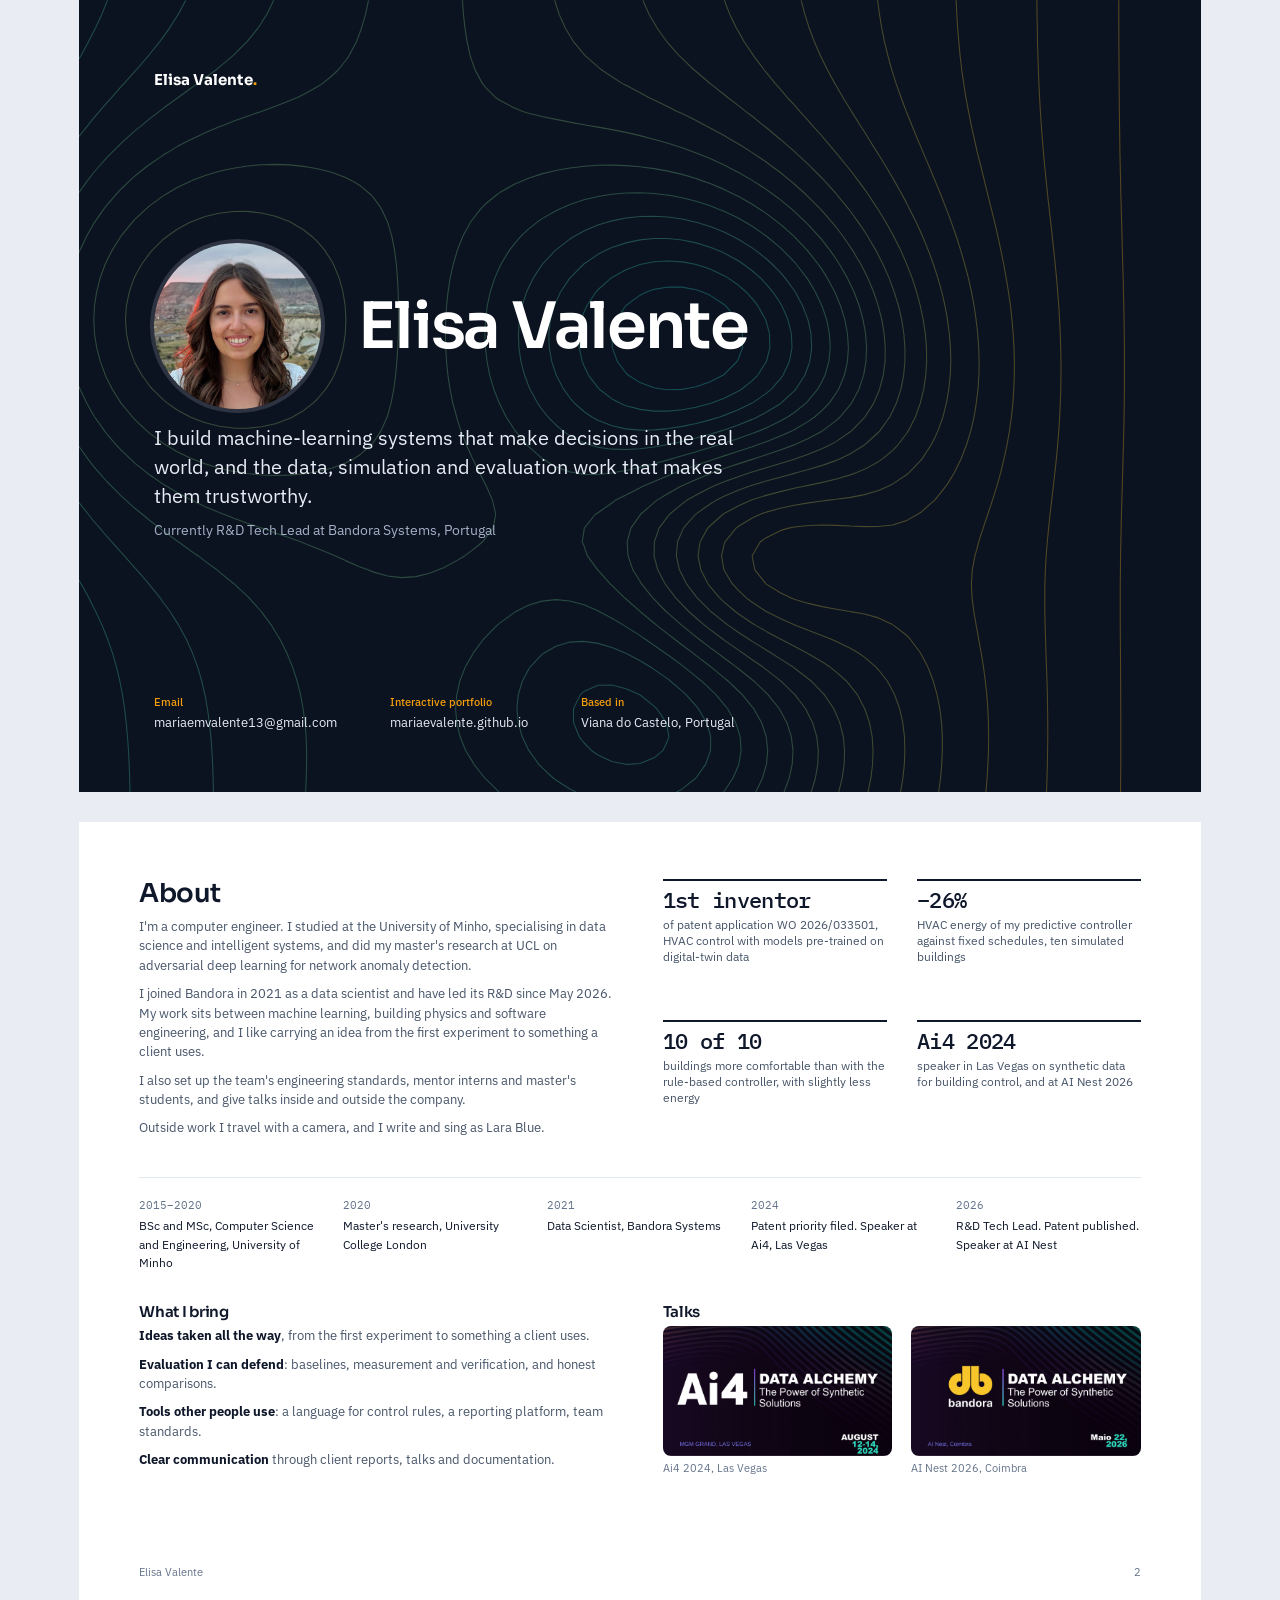
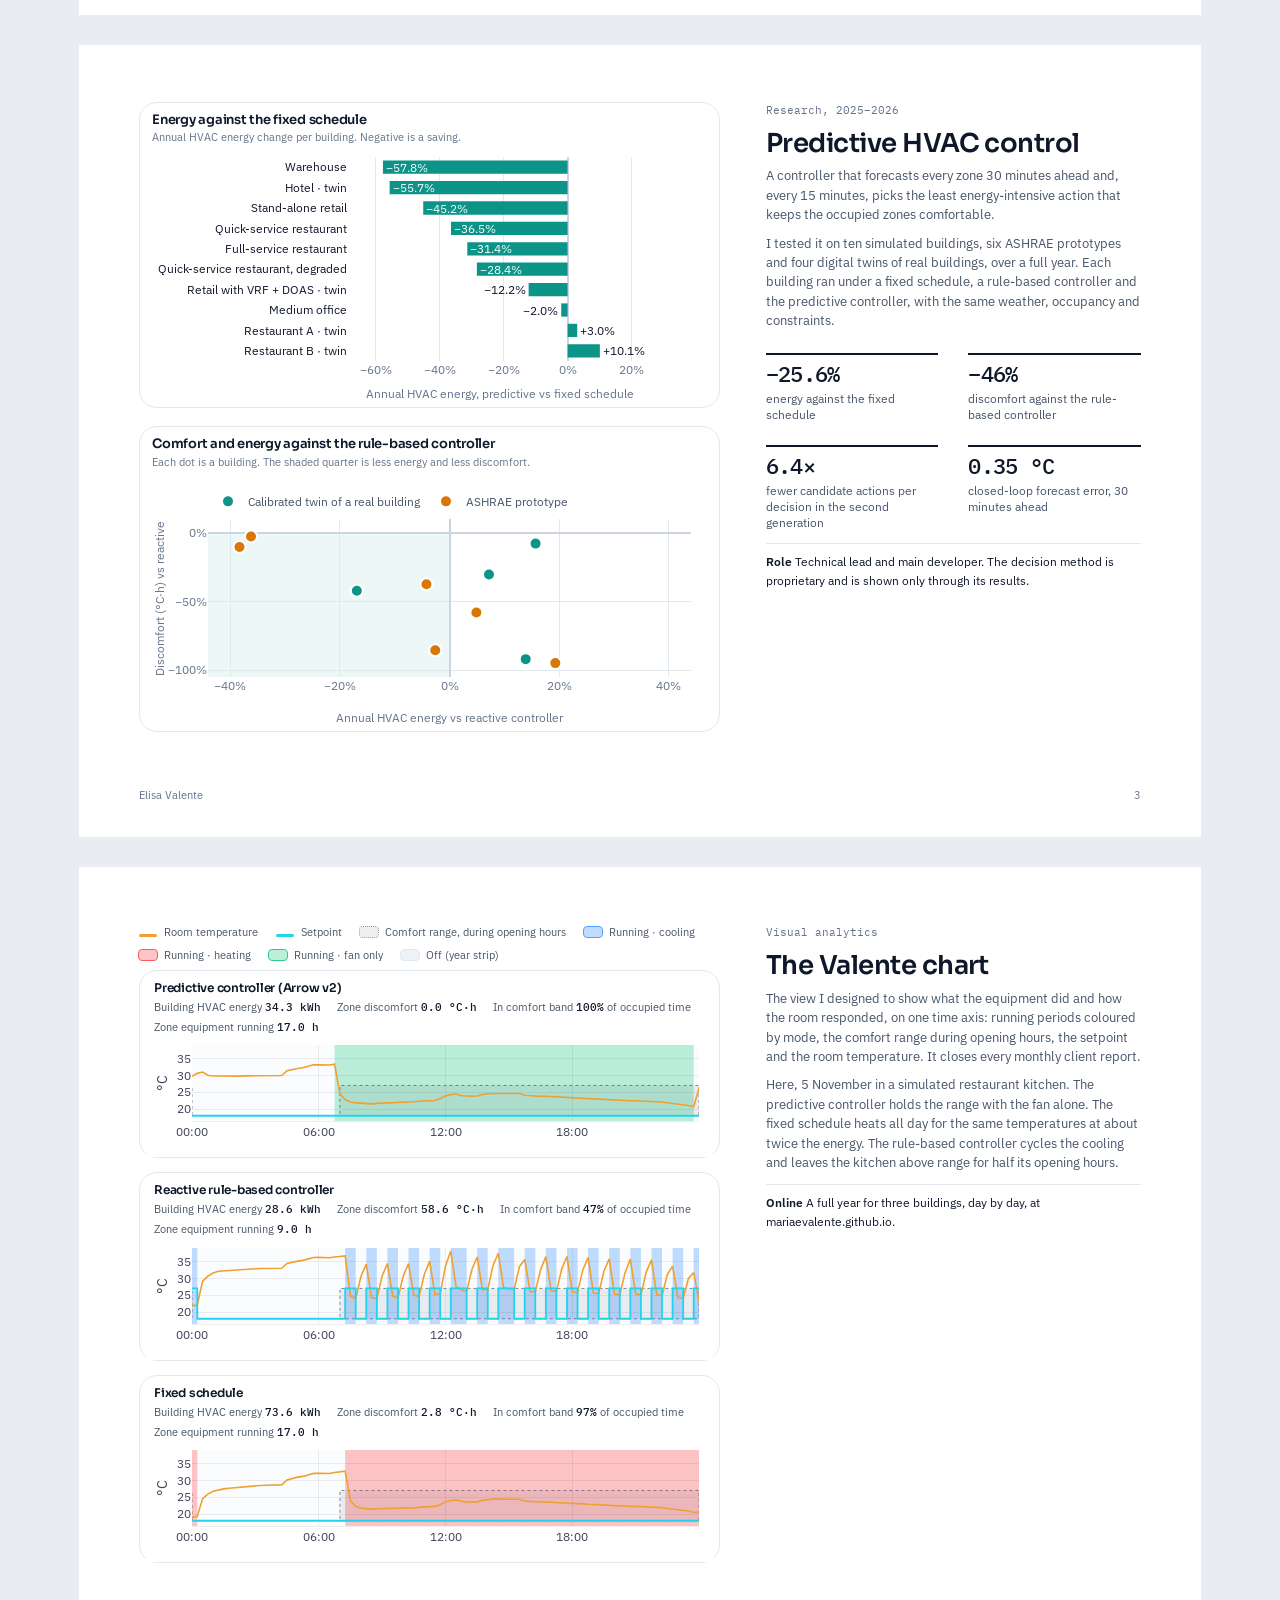
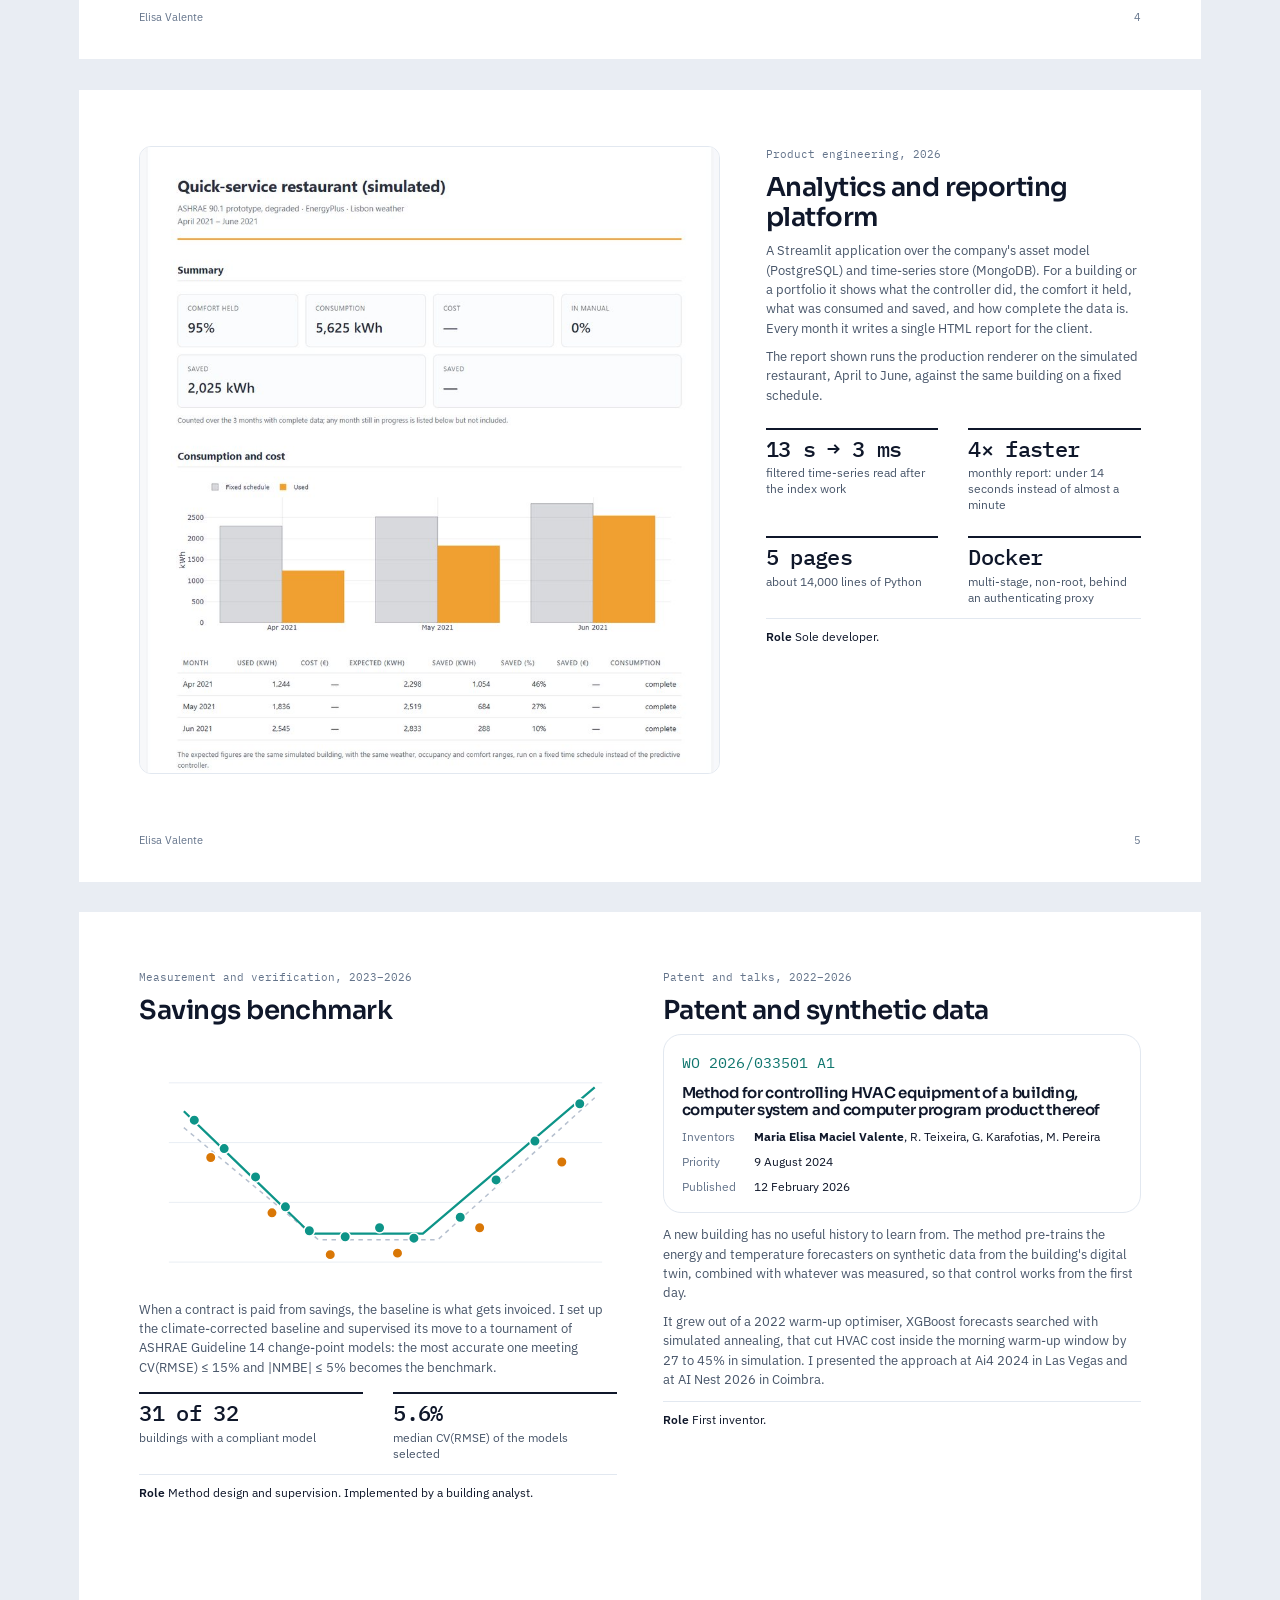
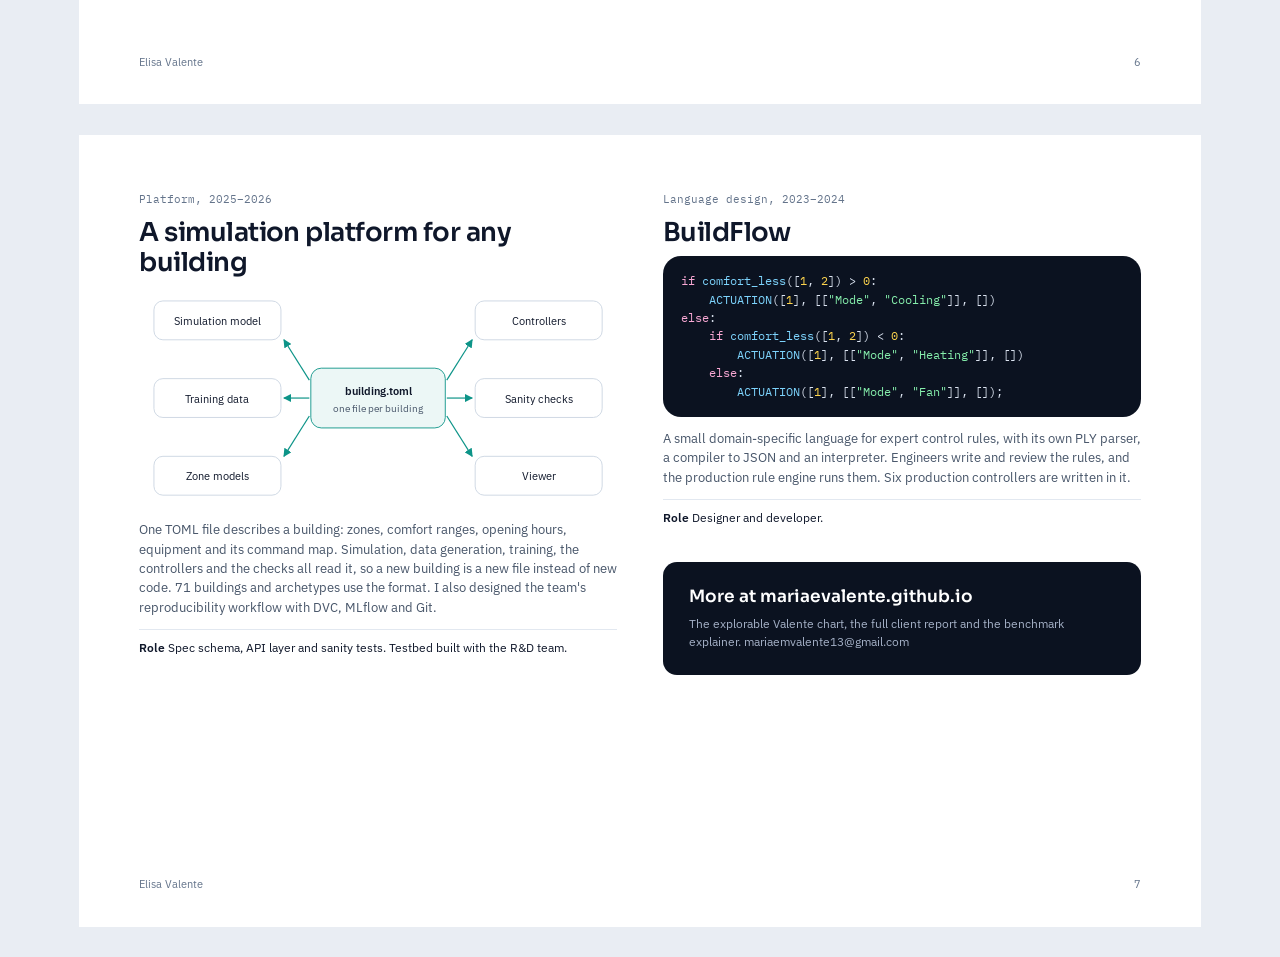
==== print.html @ 37988c49 "First version of the portfolio" ====
<!doctype html>
<html lang="en">
<head>
  <meta charset="utf-8">
  <meta name="viewport" content="width=device-width, initial-scale=1">
  <title>Elisa Valente Portfolio PDF</title>
  <meta name="description" content="Source of the seven-page landscape PDF of Elisa Valente's portfolio.">
  <link rel="preconnect" href="https://fonts.googleapis.com">
  <link rel="preconnect" href="https://fonts.gstatic.com" crossorigin>
  <link rel="stylesheet" href="https://fonts.googleapis.com/css2?family=IBM+Plex+Mono:wght@400;500&family=IBM+Plex+Sans:wght@400;500;600&family=Sora:wght@500;600;700&display=swap">
  <link rel="stylesheet" href="assets/css/site.css?v=2026100604">
  <script src="assets/vendor/plotly.min.js" defer></script>
  <script type="module" src="assets/js/isotherms.js?v=2026100604"></script>
  <script type="module" src="assets/js/explorer.js?v=2026100604"></script>
  <script type="module" src="assets/js/results.js?v=2026100604"></script>
  <style>
    @page { size: 297mm 210mm; margin: 0; }
    * { -webkit-print-color-adjust: exact; print-color-adjust: exact; }
    html, body { background: #e9edf3; }
    body { font-size: 12.5px; line-height: 1.55; }
    .page {
      width: 297mm; height: 209.6mm; position: relative; overflow: hidden; background: #fff;
      margin: 0 auto 8mm; break-after: page; padding: 15mm 16mm 0;
    }
    section.page:last-of-type { break-after: auto; }
    @media print { html, body { background: #fff; } .page { margin: 0; } }
    .page.night { padding: 0; background: var(--night); }
    .grid { display: grid; grid-template-columns: 1.55fr 1fr; gap: 12mm; height: 166mm; }
    .grid.even { grid-template-columns: 1fr 1fr; }
    .text h2 { font-size: 26px; margin-bottom: 8px; }
    .text .kind { font-family: var(--mono); font-size: 11px; color: var(--muted); margin-bottom: 10px; }
    .text p { color: var(--ink-2); margin-bottom: 9px; }
    .text .role { font-size: 12px; color: var(--ink); border-top: 1px solid var(--line); padding-top: 9px; margin-top: 12px; }
    .text .role b { font-weight: 600; }
    .figs { display: grid; gap: 5mm; align-content: start; }
    .panel { box-shadow: none; padding: 10px 12px 6px; }
    .panel h3 { font-size: 13px; margin-bottom: 2px; }
    .panel .sub { font-size: 11px; margin-bottom: 4px; }
    .chart { min-height: 0; }
    .nums { display: grid; grid-template-columns: 1fr 1fr; gap: 6mm 8mm; margin: 6mm 0 2mm; }
    .nums div { border-top: 2px solid var(--ink); padding-top: 6px; }
    .nums .num { font-family: var(--mono); font-size: 22px; font-weight: 500; letter-spacing: -0.03em; display: block; line-height: 1.2; }
    .nums .what { color: var(--ink-2); font-size: 11.5px; display: block; margin-top: 3px; line-height: 1.4; }
    .foot { position: absolute; left: 16mm; right: 16mm; bottom: 9mm; display: flex; justify-content: space-between; font-size: 10.5px; color: var(--muted); }
    .night .foot { color: var(--on-night-2); }

    .cover { height: 210mm; display: flex; flex-direction: column; justify-content: space-between; padding: 18mm 20mm 16mm; position: relative; }
    .cover h1 { font-size: 64px; color: #fff; letter-spacing: -0.035em; margin: 0 0 14px; }
    .cover .pitch { font-size: 20px; color: var(--on-night); max-width: 160mm; line-height: 1.45; margin: 0 0 10px; }
    .cover .where { color: var(--on-night-2); font-size: 14px; margin: 0; }
    .cover .contact { display: flex; gap: 14mm; font-size: 13px; color: var(--on-night); }
    .cover .contact b { color: var(--amber); font-weight: 500; display: block; font-size: 11px; margin-bottom: 2px; }
    .cover .top { font-family: var(--display); font-weight: 700; font-size: 15px; color: #fff; }
    .cover .top span { color: var(--amber); }

    .timeline-h { display: grid; grid-template-columns: repeat(5, 1fr); gap: 5mm; margin-top: 8mm; border-top: 1px solid var(--line); padding-top: 5mm; }
    .timeline-h dt { font-family: var(--mono); font-size: 11px; color: var(--muted); }
    .timeline-h dd { margin: 3px 0 0; font-size: 12px; }

    .explorer { gap: 6px; }
    .explorer .controls, .explorer details, .explorer .note { display: none !important; }
    .vc-panel { padding: 6px 6px 0; }
    .vc-head h4 { font-size: 12px; }
    .vc-kpis { font-size: 10.5px; }
    .vc-chart.compact { height: 122px; }
    .legend-modes { font-size: 11px; }
    .shot { border: 1px solid var(--line); border-radius: 12px; width: 100%; height: 100%; object-fit: cover; object-position: top; }
    pre.code { font-size: 11.5px; padding: 16px 18px; }
    .patent { box-shadow: none; padding: 16px 18px; }
    .patent h3 { font-size: 15px; margin-bottom: 10px; }
    .patent dl { font-size: 12px; margin-bottom: 0; }
  </style>
</head>
<body>

  <!-- 1 · Cover -->
  <section class="page night">
    <svg class="isotherms" aria-hidden="true" data-seed="11" data-static></svg>
    <div class="cover">
      <div class="top">Elisa Valente<span>.</span></div>
      <div>
        <div style="display:flex;align-items:center;gap:10mm;margin-bottom:14px">
          <img src="img/elisa-portrait.jpg" alt="Portrait of Elisa Valente" style="width:44mm;height:44mm;border-radius:50%;box-shadow:0 0 0 4px rgba(255,255,255,.14)">
          <h1 style="margin:0">Elisa Valente</h1>
        </div>
        <p class="pitch">I build machine-learning systems that make decisions in the real world, and the data, simulation and evaluation work that makes them trustworthy.</p>
        <p class="where">Currently R&amp;D Tech Lead at Bandora Systems, Portugal</p>
      </div>
      <div class="contact">
        <div><b>Email</b>mariaemvalente13@gmail.com</div>
        <div><b>Interactive portfolio</b>mariaevalente.github.io</div>
        <div><b>Based in</b>Viana do Castelo, Portugal</div>
      </div>
    </div>
  </section>

  <!-- 2 · Profile -->
  <section class="page">
    <div class="grid even" style="height:auto">
      <div class="text">
        <h2>About</h2>
        <p>I'm a computer engineer. I studied at the University of Minho, specialising in data science and intelligent systems, and did my master's research at UCL on adversarial deep learning for network anomaly detection.</p>
        <p>I joined Bandora in 2021 as a data scientist and have led its R&amp;D since May 2026. My work sits between machine learning, building physics and software engineering, and I like carrying an idea from the first experiment to something a client uses.</p>
        <p>I also set up the team's engineering standards, mentor interns and master's students, and give talks inside and outside the company.</p>
        <p>Outside work I travel with a camera, and I write and sing as Lara Blue.</p>
      </div>
      <div class="nums" style="margin-top:0">
        <div><span class="num">1st inventor</span><span class="what">of patent application WO 2026/033501, HVAC control with models pre-trained on digital-twin data</span></div>
        <div><span class="num">−26%</span><span class="what">HVAC energy of my predictive controller against fixed schedules, ten simulated buildings</span></div>
        <div><span class="num">10 of 10</span><span class="what">buildings more comfortable than with the rule-based controller, with slightly less energy</span></div>
        <div><span class="num">Ai4 2024</span><span class="what">speaker in Las Vegas on synthetic data for building control, and at AI Nest 2026</span></div>
      </div>
    </div>
    <dl class="timeline-h">
      <div><dt>2015–2020</dt><dd>BSc and MSc, Computer Science and Engineering, University of Minho</dd></div>
      <div><dt>2020</dt><dd>Master's research, University College London</dd></div>
      <div><dt>2021</dt><dd>Data Scientist, Bandora Systems</dd></div>
      <div><dt>2024</dt><dd>Patent priority filed. Speaker at Ai4, Las Vegas</dd></div>
      <div><dt>2026</dt><dd>R&amp;D Tech Lead. Patent published. Speaker at AI Nest</dd></div>
    </dl>
    <div class="grid even" style="height:auto;margin-top:8mm">
      <div class="text">
        <h3 style="font-size:15px;margin-bottom:6px">What I bring</h3>
        <p><b style="color:var(--ink)">Ideas taken all the way</b>, from the first experiment to something a client uses.</p>
        <p><b style="color:var(--ink)">Evaluation I can defend</b>: baselines, measurement and verification, and honest comparisons.</p>
        <p><b style="color:var(--ink)">Tools other people use</b>: a language for control rules, a reporting platform, team standards.</p>
        <p><b style="color:var(--ink)">Clear communication</b> through client reports, talks and documentation.</p>
      </div>
      <div class="text">
        <h3 style="font-size:15px;margin-bottom:6px">Talks</h3>
        <div style="display:grid;grid-template-columns:1fr 1fr;gap:5mm">
          <figure style="margin:0"><img src="img/talk/ai4-title.jpg" alt="Ai4 2024 title slide" style="border-radius:8px;width:100%"><figcaption style="font-size:11px;color:var(--muted);margin-top:4px">Ai4 2024, Las Vegas</figcaption></figure>
          <figure style="margin:0"><img src="img/talk/ainest-title.jpg" alt="AI Nest 2026 title slide" style="border-radius:8px;width:100%"><figcaption style="font-size:11px;color:var(--muted);margin-top:4px">AI Nest 2026, Coimbra</figcaption></figure>
        </div>
      </div>
    </div>
    <div class="foot"><span>Elisa Valente</span><span>2</span></div>
  </section>

  <!-- 3 · Predictive control -->
  <section class="page">
    <div class="grid">
      <div class="figs" data-results="data/results/arrow_results.json" data-height="250">
        <div class="panel"><h3>Energy against the fixed schedule</h3><p class="sub">Annual HVAC energy change per building. Negative is a saving.</p><div class="chart" data-chart="energy"></div></div>
        <div class="panel"><h3>Comfort and energy against the rule-based controller</h3><p class="sub">Each dot is a building. The shaded quarter is less energy and less discomfort.</p><div class="chart" data-chart="comfort"></div></div>
      </div>
      <div class="text">
        <p class="kind">Research, 2025–2026</p>
        <h2>Predictive HVAC control</h2>
        <p>A controller that forecasts every zone 30 minutes ahead and, every 15 minutes, picks the least energy-intensive action that keeps the occupied zones comfortable.</p>
        <p>I tested it on ten simulated buildings, six ASHRAE prototypes and four digital twins of real buildings, over a full year. Each building ran under a fixed schedule, a rule-based controller and the predictive controller, with the same weather, occupancy and constraints.</p>
        <div class="nums">
          <div><span class="num">−25.6%</span><span class="what">energy against the fixed schedule</span></div>
          <div><span class="num">−46%</span><span class="what">discomfort against the rule-based controller</span></div>
          <div><span class="num">6.4×</span><span class="what">fewer candidate actions per decision in the second generation</span></div>
          <div><span class="num">0.35 °C</span><span class="what">closed-loop forecast error, 30 minutes ahead</span></div>
        </div>
        <p class="role"><b>Role</b> Technical lead and main developer. The decision method is proprietary and is shown only through its results.</p>
      </div>
    </div>
    <div class="foot"><span>Elisa Valente</span><span>3</span></div>
  </section>

  <!-- 4 · The Valente chart -->
  <section class="page">
    <div class="grid">
      <div class="explorer" data-explorer data-compact-height="122"
           data-building="quick_service_restaurant_modified" data-zone="2" data-date="2021-11-05" data-controller="compare" data-span="day"
           data-buildings='[{"id":"quick_service_restaurant_modified","label":"Quick-service restaurant"}]'>
        <div class="controls">
          <select data-building></select><select data-zone></select>
          <div class="seg" data-controller><button data-value="compare"></button></div>
          <div class="seg" data-span><button data-value="day"></button></div>
          <button data-prev></button><input type="date" data-date><button data-next></button>
        </div>
        <div class="vc-year" data-year style="display:none"></div>
        <div class="legend-modes" data-legend></div>
        <div data-panels></div>
      </div>
      <div class="text">
        <p class="kind">Visual analytics</p>
        <h2>The Valente chart</h2>
        <p>The view I designed to show what the equipment did and how the room responded, on one time axis: running periods coloured by mode, the comfort range during opening hours, the setpoint and the room temperature. It closes every monthly client report.</p>
        <p>Here, 5 November in a simulated restaurant kitchen. The predictive controller holds the range with the fan alone. The fixed schedule heats all day for the same temperatures at about twice the energy. The rule-based controller cycles the cooling and leaves the kitchen above range for half its opening hours.</p>
        <p class="role"><b>Online</b> A full year for three buildings, day by day, at mariaevalente.github.io.</p>
      </div>
    </div>
    <div class="foot"><span>Elisa Valente</span><span>4</span></div>
  </section>

  <!-- 5 · Reporting platform -->
  <section class="page">
    <div class="grid">
      <img class="shot" src="img/report-preview.jpg" alt="First page of a client report" style="height:166mm">
      <div class="text">
        <p class="kind">Product engineering, 2026</p>
        <h2>Analytics and reporting platform</h2>
        <p>A Streamlit application over the company's asset model (PostgreSQL) and time-series store (MongoDB). For a building or a portfolio it shows what the controller did, the comfort it held, what was consumed and saved, and how complete the data is. Every month it writes a single HTML report for the client.</p>
        <p>The report shown runs the production renderer on the simulated restaurant, April to June, against the same building on a fixed schedule.</p>
        <div class="nums">
          <div><span class="num">13 s → 3 ms</span><span class="what">filtered time-series read after the index work</span></div>
          <div><span class="num">4× faster</span><span class="what">monthly report: under 14 seconds instead of almost a minute</span></div>
          <div><span class="num">5 pages</span><span class="what">about 14,000 lines of Python</span></div>
          <div><span class="num">Docker</span><span class="what">multi-stage, non-root, behind an authenticating proxy</span></div>
        </div>
        <p class="role"><b>Role</b> Sole developer.</p>
      </div>
    </div>
    <div class="foot"><span>Elisa Valente</span><span>5</span></div>
  </section>

  <!-- 6 · Benchmark and patent -->
  <section class="page">
    <div class="grid even">
      <div class="text">
        <p class="kind">Measurement and verification, 2023–2026</p>
        <h2>Savings benchmark</h2>
        <svg viewBox="0 0 640 330" style="width:100%;height:auto;margin:4px 0 10px" role="img" aria-label="Illustration of change-point baseline models fitted to monthly energy against outdoor temperature.">
          <g stroke="#e2e8f0" stroke-width="1"><line x1="40" y1="300" x2="620" y2="300"/><line x1="40" y1="220" x2="620" y2="220"/><line x1="40" y1="140" x2="620" y2="140"/><line x1="40" y1="60" x2="620" y2="60"/></g>
          <polyline points="60,120 240,270 400,270 610,80" fill="none" stroke="#b6c0cf" stroke-width="2" stroke-dasharray="6 6"/>
          <polyline points="60,98 230,262 380,262 610,66" fill="none" stroke="#0d9488" stroke-width="3"/>
          <g fill="#0d9488" stroke="#fff" stroke-width="2"><circle cx="74" cy="110" r="7"/><circle cx="114" cy="148" r="7"/><circle cx="156" cy="186" r="7"/><circle cx="196" cy="226" r="7"/><circle cx="228" cy="258" r="7"/><circle cx="276" cy="266" r="7"/><circle cx="322" cy="254" r="7"/><circle cx="368" cy="268" r="7"/><circle cx="430" cy="240" r="7"/><circle cx="478" cy="190" r="7"/><circle cx="530" cy="138" r="7"/><circle cx="590" cy="88" r="7"/></g>
          <g fill="#d97706" stroke="#fff" stroke-width="2"><circle cx="96" cy="160" r="7"/><circle cx="178" cy="234" r="7"/><circle cx="256" cy="290" r="7"/><circle cx="346" cy="288" r="7"/><circle cx="456" cy="254" r="7"/><circle cx="566" cy="166" r="7"/></g>
        </svg>
        <p>When a contract is paid from savings, the baseline is what gets invoiced. I set up the climate-corrected baseline and supervised its move to a tournament of ASHRAE Guideline 14 change-point models: the most accurate one meeting CV(RMSE) ≤ 15% and |NMBE| ≤ 5% becomes the benchmark.</p>
        <div class="nums" style="margin-top:4mm">
          <div><span class="num">31 of 32</span><span class="what">buildings with a compliant model</span></div>
          <div><span class="num">5.6%</span><span class="what">median CV(RMSE) of the models selected</span></div>
        </div>
        <p class="role"><b>Role</b> Method design and supervision. Implemented by a building analyst.</p>
      </div>
      <div class="text">
        <p class="kind">Patent and talks, 2022–2026</p>
        <h2>Patent and synthetic data</h2>
        <div class="patent" style="margin:4px 0 12px">
          <div class="no">WO 2026/033501 A1</div>
          <h3>Method for controlling HVAC equipment of a building, computer system and computer program product thereof</h3>
          <dl><dt>Inventors</dt><dd><strong>Maria Elisa Maciel Valente</strong>, R. Teixeira, G. Karafotias, M. Pereira</dd><dt>Priority</dt><dd>9 August 2024</dd><dt>Published</dt><dd>12 February 2026</dd></dl>
        </div>
        <p>A new building has no useful history to learn from. The method pre-trains the energy and temperature forecasters on synthetic data from the building's digital twin, combined with whatever was measured, so that control works from the first day.</p>
        <p>It grew out of a 2022 warm-up optimiser, XGBoost forecasts searched with simulated annealing, that cut HVAC cost inside the morning warm-up window by 27 to 45% in simulation. I presented the approach at Ai4 2024 in Las Vegas and at AI Nest 2026 in Coimbra.</p>
        <p class="role"><b>Role</b> First inventor.</p>
      </div>
    </div>
    <div class="foot"><span>Elisa Valente</span><span>6</span></div>
  </section>

  <!-- 7 · Simulation platform and BuildFlow -->
  <section class="page">
    <div class="grid even">
      <div class="text">
        <p class="kind">Platform, 2025–2026</p>
        <h2>A simulation platform for any building</h2>
        <svg class="diagram" viewBox="0 0 640 300" style="margin:4px 0 10px" role="img" aria-label="A building spec file at the centre, read by the simulation model, training data, zone models, controllers, sanity checks and the viewer.">
          <defs><marker id="ahp" viewBox="0 0 10 10" refX="9" refY="5" markerWidth="7" markerHeight="7" orient="auto"><path d="M0,0 L10,5 L0,10 z" fill="#0d9488"/></marker></defs>
          <g font-size="15">
            <rect class="box accent" x="230" y="110" width="180" height="80" rx="14"/><text x="320" y="146" text-anchor="middle" font-weight="600">building.toml</text><text x="320" y="168" text-anchor="middle" class="sub" font-size="13">one file per building</text>
            <rect class="box" x="20" y="20" width="170" height="52" rx="12"/><text x="105" y="52" text-anchor="middle">Simulation model</text>
            <rect class="box" x="20" y="124" width="170" height="52" rx="12"/><text x="105" y="156" text-anchor="middle">Training data</text>
            <rect class="box" x="20" y="228" width="170" height="52" rx="12"/><text x="105" y="260" text-anchor="middle">Zone models</text>
            <rect class="box" x="450" y="20" width="170" height="52" rx="12"/><text x="535" y="52" text-anchor="middle">Controllers</text>
            <rect class="box" x="450" y="124" width="170" height="52" rx="12"/><text x="535" y="156" text-anchor="middle">Sanity checks</text>
            <rect class="box" x="450" y="228" width="170" height="52" rx="12"/><text x="535" y="260" text-anchor="middle">Viewer</text>
            <g stroke="#0d9488" stroke-width="1.6" fill="none" marker-end="url(#ahp)"><path d="M228 126 L194 72"/><path d="M228 150 H194"/><path d="M228 174 L194 228"/><path d="M412 126 L446 72"/><path d="M412 150 H446"/><path d="M412 174 L446 228"/></g>
          </g>
        </svg>
        <p>One TOML file describes a building: zones, comfort ranges, opening hours, equipment and its command map. Simulation, data generation, training, the controllers and the checks all read it, so a new building is a new file instead of new code. 71 buildings and archetypes use the format. I also designed the team's reproducibility workflow with DVC, MLflow and Git.</p>
        <p class="role"><b>Role</b> Spec schema, API layer and sanity tests. Testbed built with the R&amp;D team.</p>
      </div>
      <div class="text">
        <p class="kind">Language design, 2023–2024</p>
        <h2>BuildFlow</h2>
        <pre class="code" style="margin:4px 0 12px"><span class="tok-k">if</span> <span class="tok-f">comfort_less</span>([<span class="tok-n">1</span>, <span class="tok-n">2</span>]) &gt; <span class="tok-n">0</span>:
    <span class="tok-f">ACTUATION</span>([<span class="tok-n">1</span>], [[<span class="tok-s">"Mode"</span>, <span class="tok-s">"Cooling"</span>]], [])
<span class="tok-k">else</span>:
    <span class="tok-k">if</span> <span class="tok-f">comfort_less</span>([<span class="tok-n">1</span>, <span class="tok-n">2</span>]) &lt; <span class="tok-n">0</span>:
        <span class="tok-f">ACTUATION</span>([<span class="tok-n">1</span>], [[<span class="tok-s">"Mode"</span>, <span class="tok-s">"Heating"</span>]], [])
    <span class="tok-k">else</span>:
        <span class="tok-f">ACTUATION</span>([<span class="tok-n">1</span>], [[<span class="tok-s">"Mode"</span>, <span class="tok-s">"Fan"</span>]], []);</pre>
        <p>A small domain-specific language for expert control rules, with its own PLY parser, a compiler to JSON and an interpreter. Engineers write and review the rules, and the production rule engine runs them. Six production controllers are written in it.</p>
        <p class="role"><b>Role</b> Designer and developer.</p>
        <div style="margin-top:9mm;padding:6mm 7mm;background:var(--night);border-radius:14px;color:var(--on-night)">
          <div style="font-family:var(--display);font-weight:600;font-size:17px;color:#fff;margin-bottom:4px">More at mariaevalente.github.io</div>
          <div style="font-size:12px;color:var(--on-night-2)">The explorable Valente chart, the full client report and the benchmark explainer. mariaemvalente13@gmail.com</div>
        </div>
      </div>
    </div>
    <div class="foot"><span>Elisa Valente</span><span>7</span></div>
  </section>
</body>
</html>
---- assets/css/site.css ----
/* Elisa Valente — portfolio */

:root {
  --night: #0b1220;
  --night-2: #121b2e;
  --night-line: rgba(255, 255, 255, 0.10);
  --on-night: #e7ecf5;
  --on-night-2: #a4b0c6;

  --ink: #0f172a;
  --ink-2: #475569;
  --muted: #64748b;
  --paper: #ffffff;
  --mist: #f4f6fa;
  --line: #e2e8f0;
  --line-strong: #cbd5e1;

  --teal: #0d9488;
  --teal-ink: #0f766e;
  --amber: #f59e0b;
  --amber-ink: #b45309;

  --surface: #ffffff;
  --accent-wash: rgba(13, 148, 136, 0.08);
  --series-1: #0d9488;
  --series-2: #d97706;
  --series-3: #6366f1;
  --series-muted: #b6c0cf;

  --vc-paper: #ffffff;
  --vc-plot: #fbfcfd;
  --vc-grid: rgba(15, 23, 42, 0.07);
  --vc-ink: #3c4257;
  --vc-comfort-fill: rgba(60, 66, 87, 0.09);
  --vc-comfort-line: rgba(60, 66, 87, 0.60);
  --vc-temp: #f0a030;
  --vc-setpoint: #22d3ee;
  --vc-off: #eef1f5;

  --display: "Sora", "Segoe UI", sans-serif;
  --font: "IBM Plex Sans", "Segoe UI", sans-serif;
  --mono: "IBM Plex Mono", ui-monospace, Consolas, monospace;
  --radius: 18px;
  --radius-sm: 10px;
  --shadow: 0 1px 2px rgba(15, 23, 42, 0.05), 0 12px 32px -12px rgba(15, 23, 42, 0.18);
  --shadow-lg: 0 30px 60px -20px rgba(2, 6, 23, 0.45);
  --wide: 1160px;
  --text: 720px;
}

* { box-sizing: border-box; }
html { scroll-behavior: smooth; scroll-padding-top: 24px; }
@media (prefers-reduced-motion: reduce) { html { scroll-behavior: auto; } }
body {
  margin: 0; background: var(--paper); color: var(--ink);
  font: 17px/1.65 var(--font); -webkit-font-smoothing: antialiased; overflow-x: hidden;
}
img { max-width: 100%; height: auto; display: block; }
a { color: var(--teal-ink); text-decoration-thickness: 1px; text-underline-offset: 3px; }
a:hover { color: var(--teal); }
h1, h2, h3, h4 { font-family: var(--display); font-weight: 600; line-height: 1.15; letter-spacing: -0.02em; margin: 0 0 0.5em; }
p { margin: 0 0 1em; }
code, pre { font-family: var(--mono); font-variant-ligatures: none; font-feature-settings: "liga" 0, "calt" 0; }
:focus-visible { outline: 2px solid var(--amber); outline-offset: 3px; border-radius: 4px; }

.wrap { width: 100%; max-width: var(--wide); margin: 0 auto; padding: 0 16px; }
.narrow { max-width: var(--text); }
@media (min-width: 760px) { .wrap { padding: 0 40px; } }

/* ── Dark bands: header, hero, footer ───────────────────────────────── */
.night { background: var(--night); color: var(--on-night); position: relative; overflow: hidden; }
.night a { color: var(--on-night); }
.night a:hover { color: #fff; }
.isotherms { position: absolute; inset: 0; width: 100%; height: 100%; pointer-events: none; }

.site-header { position: relative; z-index: 2; }
.site-header .wrap { display: flex; align-items: center; gap: 24px; height: 76px; }
.mark { font-family: var(--display); font-weight: 700; font-size: 18px; letter-spacing: -0.01em; text-decoration: none; white-space: nowrap; }
.mark span { color: var(--amber); }
.menu { display: flex; gap: 28px; margin-left: auto; font-size: 15px; }
.menu a { text-decoration: none; color: var(--on-night-2); }
.menu a:hover { color: #fff; }
@media (max-width: 640px) { .menu { gap: 18px; } .menu .opt { display: none; } }

.hero { padding: 56px 0 200px; position: relative; z-index: 1; }
.hero h1 { font-size: clamp(2.8rem, 7vw, 5.2rem); font-weight: 600; letter-spacing: -0.035em; margin-bottom: 20px; color: #fff; }
.hero-id { display: flex; align-items: center; gap: 28px; margin-bottom: 22px; }
.hero-id h1 { margin: 0; }
.portrait {
  width: clamp(112px, 14vw, 168px); height: auto; aspect-ratio: 1; border-radius: 50%; object-fit: cover; flex: none;
  box-shadow: 0 0 0 4px rgba(255, 255, 255, 0.14), 0 22px 44px -14px rgba(0, 0, 0, 0.65);
}
@media (max-width: 640px) { .hero-id { flex-direction: column; align-items: flex-start; gap: 18px; } }
.hero .pitch { font-size: clamp(1.15rem, 2.2vw, 1.45rem); line-height: 1.5; color: var(--on-night); max-width: 680px; margin-bottom: 8px; }
.hero .where { color: var(--on-night-2); font-size: 16px; margin-bottom: 32px; }
.creds { display: flex; flex-wrap: wrap; gap: 10px 28px; margin-top: 40px; color: var(--on-night-2); font-size: 14.5px; }
.creds b { color: #fff; font-weight: 500; }

.btn {
  display: inline-flex; align-items: center; gap: 10px; border-radius: 999px; padding: 13px 26px;
  font: 600 15px/1 var(--font); text-decoration: none; border: 1.5px solid transparent; cursor: pointer; white-space: nowrap;
}
.btn .arrow { transition: transform 0.15s ease; }
.btn:hover .arrow { transform: translateX(3px); }
.btn-amber { background: var(--amber); color: var(--night) !important; }
.btn-amber:hover { background: #fbbf24; }
.btn-ghost-light { border-color: rgba(255, 255, 255, 0.35); color: #fff !important; }
.btn-ghost-light:hover { border-color: #fff; }
.btn-teal { background: var(--teal-ink); color: #fff !important; }
.btn-teal:hover { background: var(--teal); }
.btn-ghost { border-color: var(--line-strong); color: var(--ink) !important; background: #fff; }
.btn-ghost:hover { border-color: var(--ink); }
.actions { display: flex; flex-wrap: wrap; gap: 12px; }

/* The live chart that overlaps the hero edge */
.showcase { position: relative; z-index: 2; margin-top: -150px; }
.window {
  background: #fff; border-radius: var(--radius); box-shadow: var(--shadow-lg);
  border: 1px solid rgba(15, 23, 42, 0.08); overflow: hidden;
}
.window-bar {
  display: flex; flex-wrap: wrap; align-items: baseline; gap: 6px 20px; padding: 16px 22px 0;
  font-size: 14px; color: var(--ink-2);
}
.window-bar strong { font-family: var(--display); font-weight: 600; color: var(--ink); font-size: 15px; }
[data-showcase-kpis] { display: inline-flex; flex-wrap: wrap; gap: 4px 18px; margin-left: auto; }
.window-bar .kpi { font-family: var(--mono); font-size: 13px; color: var(--ink-2); }
.window-bar .kpi b { color: var(--ink); font-weight: 500; }
.window-body { padding: 4px 10px 6px; }
.showcase-note { display: flex; flex-wrap: wrap; justify-content: space-between; gap: 8px 24px; margin-top: 16px; color: var(--muted); font-size: 14.5px; }

/* ── Sections ───────────────────────────────────────────────────────── */
section { padding: 96px 0; }
section.tight { padding: 64px 0; }
section.mist { background: var(--mist); }
.section-title { font-size: clamp(1.9rem, 3.6vw, 2.6rem); margin-bottom: 14px; }
.section-intro { color: var(--ink-2); font-size: 18px; max-width: var(--text); margin-bottom: 56px; }

/* Selected work: alternating rows */
.works { display: grid; gap: 96px; }
.work { display: grid; gap: 28px; align-items: center; }
@media (min-width: 900px) {
  .work { grid-template-columns: 1.15fr 1fr; gap: 64px; }
  .work:nth-child(even) .work-visual { order: 2; }
}
.work-visual {
  border-radius: var(--radius); overflow: hidden; background: var(--mist);
  box-shadow: var(--shadow); border: 1px solid var(--line); aspect-ratio: 16 / 10; position: relative;
}
.work-visual > * { width: 100%; height: 100%; }
.work-visual img { object-fit: cover; object-position: top; }
.work-visual.dark { background: var(--night); border-color: var(--night); }
.work-visual pre.code { overflow: hidden; font-size: clamp(11px, 1.15vw, 14px); padding: 24px 26px; background: transparent; border-radius: 0; }
.work-text h3 { font-size: clamp(1.5rem, 2.6vw, 2rem); margin-bottom: 6px; }
.years { font-family: var(--mono); font-size: 13px; color: var(--muted); margin-bottom: 16px; }
.work-text p { color: var(--ink-2); }
.metric { display: flex; align-items: baseline; gap: 14px; margin: 22px 0 24px; padding-top: 18px; border-top: 1px solid var(--line); }
.metric .num { font-family: var(--mono); font-size: 34px; font-weight: 500; letter-spacing: -0.03em; color: var(--ink); white-space: nowrap; }
.metric .what { color: var(--muted); font-size: 15px; line-height: 1.4; }
.more { font-weight: 600; text-decoration: none; display: inline-flex; gap: 8px; align-items: center; }
.more::after { content: "→"; transition: transform 0.15s ease; }
.more:hover::after { transform: translateX(3px); }

/* About */
.about { display: grid; gap: 48px; }
@media (min-width: 900px) { .about { grid-template-columns: 1.1fr 1fr; gap: 80px; } }
.about h3 { font-size: 1.15rem; margin-top: 32px; }
.about ul { list-style: none; padding: 0; margin: 0; display: grid; gap: 14px; }
.about li { padding-left: 22px; position: relative; color: var(--ink-2); }
.about li::before { content: ""; position: absolute; left: 0; top: 0.72em; width: 10px; height: 2px; background: var(--amber); }
.timeline { display: grid; gap: 0; margin: 0; align-content: start; align-self: start; }
.timeline div { display: grid; grid-template-columns: 92px 1fr; gap: 16px; padding: 12px 0; border-bottom: 1px solid var(--line); }
.timeline dt { font-family: var(--mono); font-size: 14px; color: var(--muted); }
.timeline dd { margin: 0; }
.about-side { align-self: start; }
.about-side h3 { margin-top: 40px; }
.toolkit div { grid-template-columns: 140px 1fr; }
.toolkit dt { font-family: var(--font); font-size: 14.5px; font-weight: 600; color: var(--ink); }

/* Footer / contact */
.site-footer { padding: 88px 0 48px; }
.site-footer h2 { font-size: clamp(2rem, 4.4vw, 3.2rem); color: #fff; margin-bottom: 18px; }
.site-footer p { color: var(--on-night-2); max-width: 640px; }
.site-footer .actions { margin: 28px 0 64px; }
.fine { font-size: 13.5px; color: var(--on-night-2); border-top: 1px solid var(--night-line); padding-top: 24px; display: flex; flex-wrap: wrap; justify-content: space-between; gap: 12px; }

/* ── Case pages ─────────────────────────────────────────────────────── */
.case-hero { padding: 40px 0 72px; position: relative; z-index: 1; }
.back { color: var(--on-night-2) !important; text-decoration: none; font-size: 15px; display: inline-flex; gap: 8px; margin-bottom: 36px; }
.back::before { content: "←"; }
.case-hero h1 { font-size: clamp(2.3rem, 5.2vw, 3.8rem); color: #fff; margin-bottom: 18px; }
.case-hero .summary { font-size: clamp(1.1rem, 2vw, 1.3rem); color: var(--on-night); max-width: 760px; line-height: 1.55; margin: 0; }
.meta { display: grid; grid-template-columns: repeat(auto-fit, minmax(170px, 1fr)); gap: 20px 32px; margin: 44px 0 0; padding-top: 24px; border-top: 1px solid var(--night-line); }
.meta dt { font-size: 13px; color: var(--on-night-2); margin-bottom: 4px; }
.meta dd { margin: 0; font-size: 15px; color: #fff; }

.case { padding: 72px 0 24px; }
.case .block { max-width: var(--text); margin: 0 auto 56px; }
.case .block h2 { font-size: 1.55rem; margin-bottom: 12px; }
.case .block p, .case .block li { color: var(--ink-2); }
.case .block ul { padding-left: 1.1em; }
.case .block li { margin-bottom: 0.5em; }
.case figure { margin: 0 auto 64px; max-width: var(--wide); }
.case figcaption { color: var(--muted); font-size: 14.5px; margin-top: 14px; max-width: var(--text); }
.numbers { display: grid; grid-template-columns: repeat(auto-fit, minmax(200px, 1fr)); gap: 32px; max-width: var(--wide); margin: 0 auto 64px; }
.numbers div { border-top: 2px solid var(--ink); padding-top: 14px; }
.numbers .num { font-family: var(--mono); font-size: 30px; font-weight: 500; letter-spacing: -0.03em; display: block; line-height: 1.2; }
.numbers .what { color: var(--ink-2); font-size: 15px; display: block; margin-top: 6px; line-height: 1.45; }

.panel { background: #fff; border: 1px solid var(--line); border-radius: var(--radius); padding: 18px 18px 12px; box-shadow: var(--shadow); }
@media (min-width: 760px) { .panel { padding: 24px 26px 16px; } }
.panel h3 { font-size: 1.05rem; margin-bottom: 4px; }
.panel .sub { color: var(--muted); font-size: 14.5px; margin: 0 0 12px; }
.chart { width: 100%; min-height: 320px; }
.pair { display: grid; gap: 20px; }
@media (min-width: 960px) { .pair { grid-template-columns: 1fr 1fr; } }

.next { display: block; text-decoration: none; padding: 56px 0; border-top: 1px solid var(--line); }
.next span { display: block; color: var(--muted); font-size: 15px; margin-bottom: 6px; }
.next strong { font-family: var(--display); font-weight: 600; font-size: clamp(1.6rem, 3vw, 2.2rem); color: var(--ink); letter-spacing: -0.02em; }
.next:hover strong { color: var(--teal-ink); }

/* Tables */
.table-wrap { overflow-x: auto; }
table { border-collapse: collapse; width: 100%; font-size: 14.5px; }
th, td { padding: 10px 12px; border-bottom: 1px solid var(--line); text-align: left; vertical-align: top; }
th { color: var(--muted); font-weight: 500; font-size: 13.5px; }
td.n, th.n { text-align: right; font-family: var(--mono); font-size: 13.5px; white-space: nowrap; }
tr.win td { background: var(--accent-wash); }
.pass { color: var(--teal-ink); font-weight: 600; }
.fail { color: var(--muted); }
details.data { margin-top: 14px; }
details.data summary { cursor: pointer; color: var(--ink-2); font-size: 15px; }
details.data .table-wrap { max-height: 340px; overflow: auto; margin-top: 10px; }

/* Diagrams (inline SVG) */
.diagram { width: 100%; height: auto; display: block; }
.diagram text { font-family: var(--font); fill: var(--ink); }
.diagram .sub { fill: var(--ink-2); }
.diagram .box { fill: #fff; stroke: var(--line-strong); stroke-width: 1.2; }
.diagram .box.accent { fill: rgba(13, 148, 136, 0.08); stroke: var(--teal); }
.diagram .box.soft { fill: var(--mist); stroke: var(--line); }
.diagram .edge { stroke: #94a3b8; stroke-width: 1.4; fill: none; }
.diagram .edge.accent { stroke: var(--teal); }
.diagram .arrowhead { fill: #94a3b8; }
.diagram .arrowhead.accent { fill: var(--teal); }
.scroll-x { overflow-x: auto; }

/* Code */
pre.code {
  background: var(--night); color: #dbe3f0; border-radius: var(--radius); padding: 22px 24px;
  overflow-x: auto; line-height: 1.6; font-size: 14px; margin: 0;
}
.tok-k { color: #f9a8d4; }
.tok-f { color: #7dd3fc; }
.tok-s { color: #86efac; }
.tok-n { color: #fcd34d; }
.tok-c { color: #7c8aa5; font-style: italic; }

/* Patent */
.patent { background: #fff; border: 1px solid var(--line); border-radius: var(--radius); padding: 28px; box-shadow: var(--shadow); }
.patent .no { font-family: var(--mono); color: var(--teal-ink); font-size: 15px; margin-bottom: 10px; }
.patent h3 { font-size: 1.3rem; margin-bottom: 18px; }
.patent dl { display: grid; grid-template-columns: max-content 1fr; gap: 6px 18px; margin: 0 0 18px; font-size: 15px; }
.patent dt { color: var(--muted); }
.patent dd { margin: 0; }
.talks { display: grid; gap: 16px; grid-template-columns: repeat(auto-fit, minmax(220px, 1fr)); }
.talks figure { margin: 0; }
.talks img { border-radius: var(--radius-sm); aspect-ratio: 16 / 9; object-fit: cover; width: 100%; box-shadow: var(--shadow); }
.talks figcaption { margin-top: 8px; font-size: 14px; color: var(--muted); }

/* ── Valente chart explorer ─────────────────────────────────────────── */
.explorer { display: grid; gap: 16px; }
.controls { display: flex; flex-wrap: wrap; gap: 14px 22px; align-items: end; padding: 18px 20px; background: var(--mist); border-radius: var(--radius); }
.control { display: grid; gap: 6px; min-width: 0; }
.control > span { font-size: 13px; color: var(--muted); }
.control select, .control input[type="date"] {
  font: inherit; font-size: 15px; color: var(--ink); background: #fff; border: 1px solid var(--line-strong);
  border-radius: 999px; padding: 7px 14px; max-width: 100%;
}
.seg { display: inline-flex; flex-wrap: wrap; background: #fff; border: 1px solid var(--line-strong); border-radius: 999px; padding: 3px; gap: 2px; }
.seg button { font: inherit; font-size: 14.5px; border: 0; background: transparent; color: var(--ink-2); padding: 6px 14px; border-radius: 999px; cursor: pointer; }
.seg button[aria-pressed="true"] { background: var(--night); color: #fff; }
.seg button:hover:not([aria-pressed="true"]) { color: var(--ink); background: var(--mist); }
.stepper { display: inline-flex; gap: 6px; align-items: center; }
.stepper button { font: inherit; border: 1px solid var(--line-strong); background: #fff; color: var(--ink); border-radius: 50%; width: 36px; height: 36px; cursor: pointer; }
.stepper button:hover { border-color: var(--ink); }
.explorer .note { font-size: 14.5px; color: var(--muted); margin: 0; }
[data-panels] { display: grid; gap: 14px; }
.vc-panel { background: var(--vc-paper); border: 1px solid var(--line); border-radius: var(--radius); padding: 12px 12px 4px; }
.vc-head { display: flex; flex-wrap: wrap; gap: 4px 18px; align-items: baseline; padding: 4px 8px 0; }
.vc-head h4 { margin: 0; font-size: 15px; }
.vc-kpis { display: flex; flex-wrap: wrap; gap: 4px 16px; font-size: 13.5px; color: var(--ink-2); }
.vc-kpis b { color: var(--ink); font-family: var(--mono); font-weight: 500; }
.vc-chart { width: 100%; height: 360px; }
.vc-chart.compact { height: 250px; }
.vc-year { width: 100%; height: 190px; }
.vc-status { padding: 40px 16px; text-align: center; color: var(--muted); }
.legend-modes { display: flex; flex-wrap: wrap; gap: 6px 18px; font-size: 14px; color: var(--ink-2); }
.legend-modes i { display: inline-block; width: 18px; height: 10px; border-radius: 3px; margin-right: 7px; vertical-align: -1px; }

/* Report embed */
.report-frame { width: 100%; height: 760px; border: 1px solid var(--line); border-radius: var(--radius); background: #fff; display: block; box-shadow: var(--shadow); }
.report-slot { position: relative; border-radius: var(--radius); overflow: hidden; box-shadow: var(--shadow); border: 1px solid var(--line); }
.report-slot img { width: 100%; max-height: 620px; object-fit: cover; object-position: top; }
.report-slot .overlay {
  position: absolute; inset: auto 0 0 0; padding: 120px 24px 28px; display: flex; flex-wrap: wrap; gap: 12px; justify-content: center;
  background: linear-gradient(to top, rgba(255, 255, 255, 1) 30%, rgba(255, 255, 255, 0));
}

.sr-only { position: absolute; width: 1px; height: 1px; overflow: hidden; clip: rect(0 0 0 0); white-space: nowrap; }

/* ── Away from work ─────────────────────────────────────────────────── */
section.life { padding: 80px 0; }
.life .section-title { font-size: clamp(1.6rem, 3vw, 2.1rem); }
.life .section-intro { margin-bottom: 32px; }
.life h3 { font-size: 1.1rem; margin-bottom: 14px; }
.gallery { display: grid; grid-template-columns: repeat(4, 1fr); gap: 10px; }
@media (max-width: 760px) { .gallery { grid-template-columns: repeat(2, 1fr); } }
.gallery figure { margin: 0; position: relative; }
.gallery button { display: block; width: 100%; padding: 0; border: 0; background: var(--mist); border-radius: 12px; overflow: hidden; aspect-ratio: 1; cursor: zoom-in; }
.gallery img { width: 100%; height: 100%; object-fit: cover; transition: transform 0.35s ease; }
.gallery button:hover img, .gallery button:focus-visible img { transform: scale(1.04); }
.gallery figcaption {
  position: absolute; left: 0; right: 0; bottom: 0; padding: 22px 12px 9px; font-size: 13px; color: #fff;
  background: linear-gradient(to top, rgba(2, 6, 23, 0.6), rgba(2, 6, 23, 0)); border-radius: 0 0 12px 12px; pointer-events: none;
}
.lightbox { border: 0; padding: 0; background: transparent; max-width: 94vw; max-height: 94vh; overflow: visible; }
.lightbox::backdrop { background: rgba(2, 6, 23, 0.9); }
.lightbox figure { margin: 0; }
.lightbox img { max-width: 88vw; max-height: 84vh; border-radius: 10px; display: block; }
.lightbox figcaption { color: #e7ecf5; font-size: 14px; margin-top: 10px; text-align: center; }
.lightbox button { position: fixed; border: 0; background: rgba(255, 255, 255, 0.12); color: #fff; width: 44px; height: 44px; border-radius: 50%; font-size: 26px; line-height: 1; cursor: pointer; }
.lightbox button:hover { background: rgba(255, 255, 255, 0.24); }
.lb-close { top: 18px; right: 18px; }
.lb-prev { left: 18px; top: 50%; transform: translateY(-50%); }
.lb-next { right: 18px; top: 50%; transform: translateY(-50%); }
.lara {
  display: grid; margin-top: 48px; border-radius: var(--radius); overflow: hidden; color: #fff;
  background: linear-gradient(135deg, #1530b8 0%, #0a1466 100%); box-shadow: var(--shadow);
}
@media (min-width: 760px) { .lara { grid-template-columns: 260px 1fr; } }
.lara img { width: 100%; height: 100%; max-height: 360px; object-fit: cover; object-position: top; }
.lara-text { padding: 28px 30px; }
.lara-text h3 { color: #fff; font-size: 1.4rem; margin-bottom: 10px; }
.lara-text p { color: #dbe2ff; }
.lara-text blockquote { margin: 0 0 20px; font-family: var(--display); font-size: 1.05rem; color: #fff; }
.lara .btn { padding: 10px 20px; font-size: 14px; }
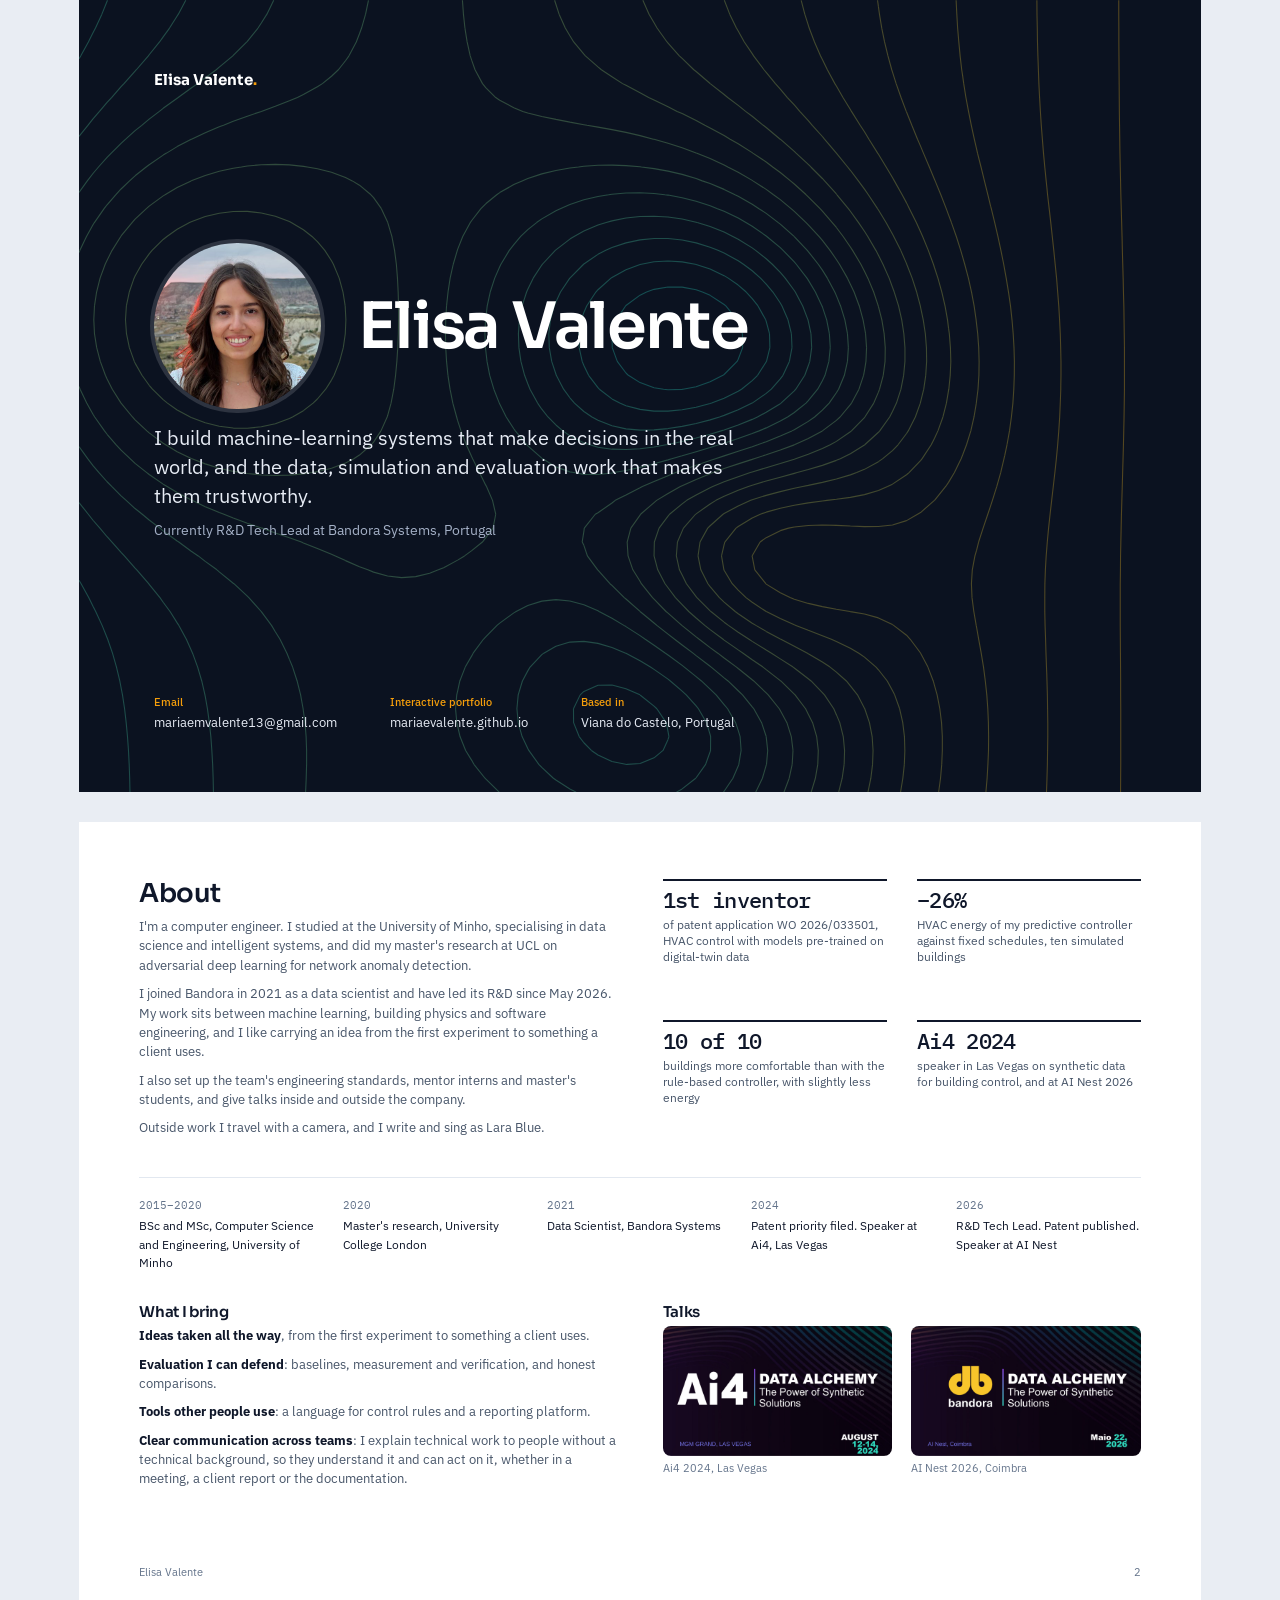
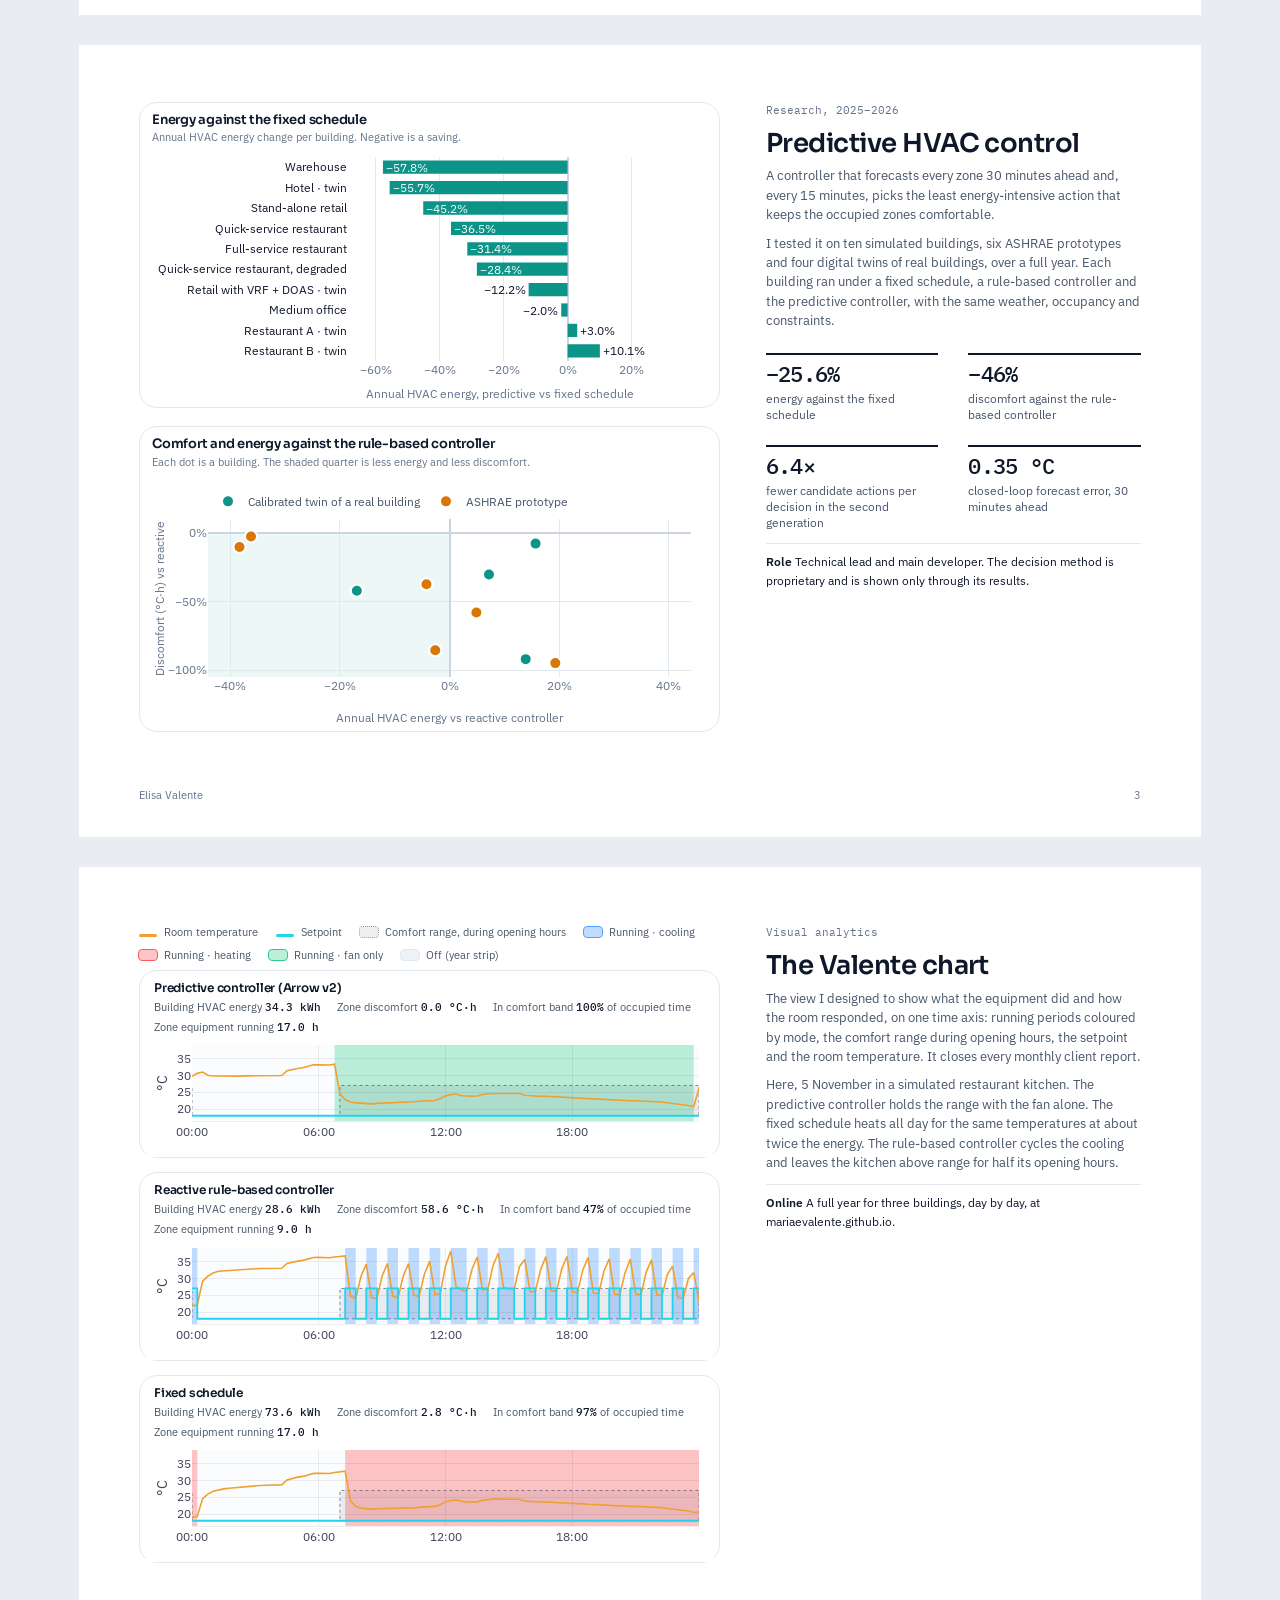
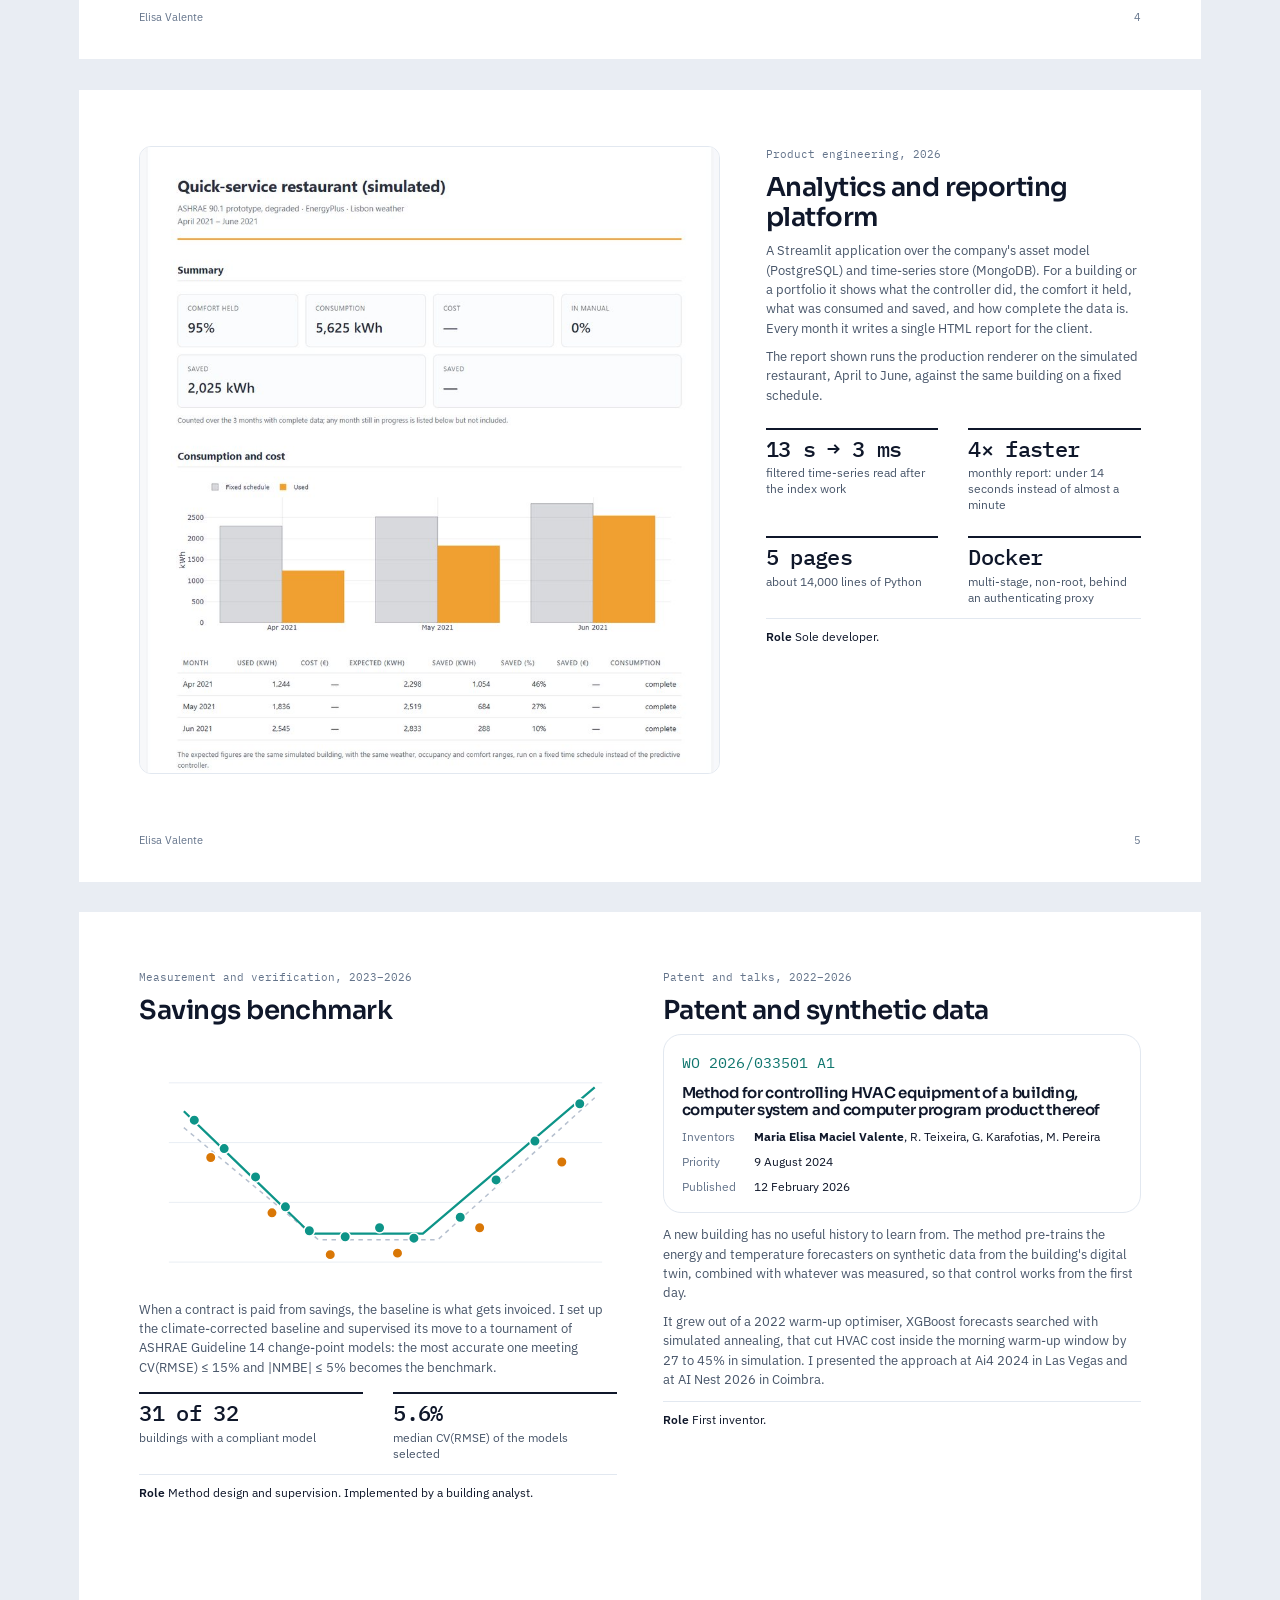
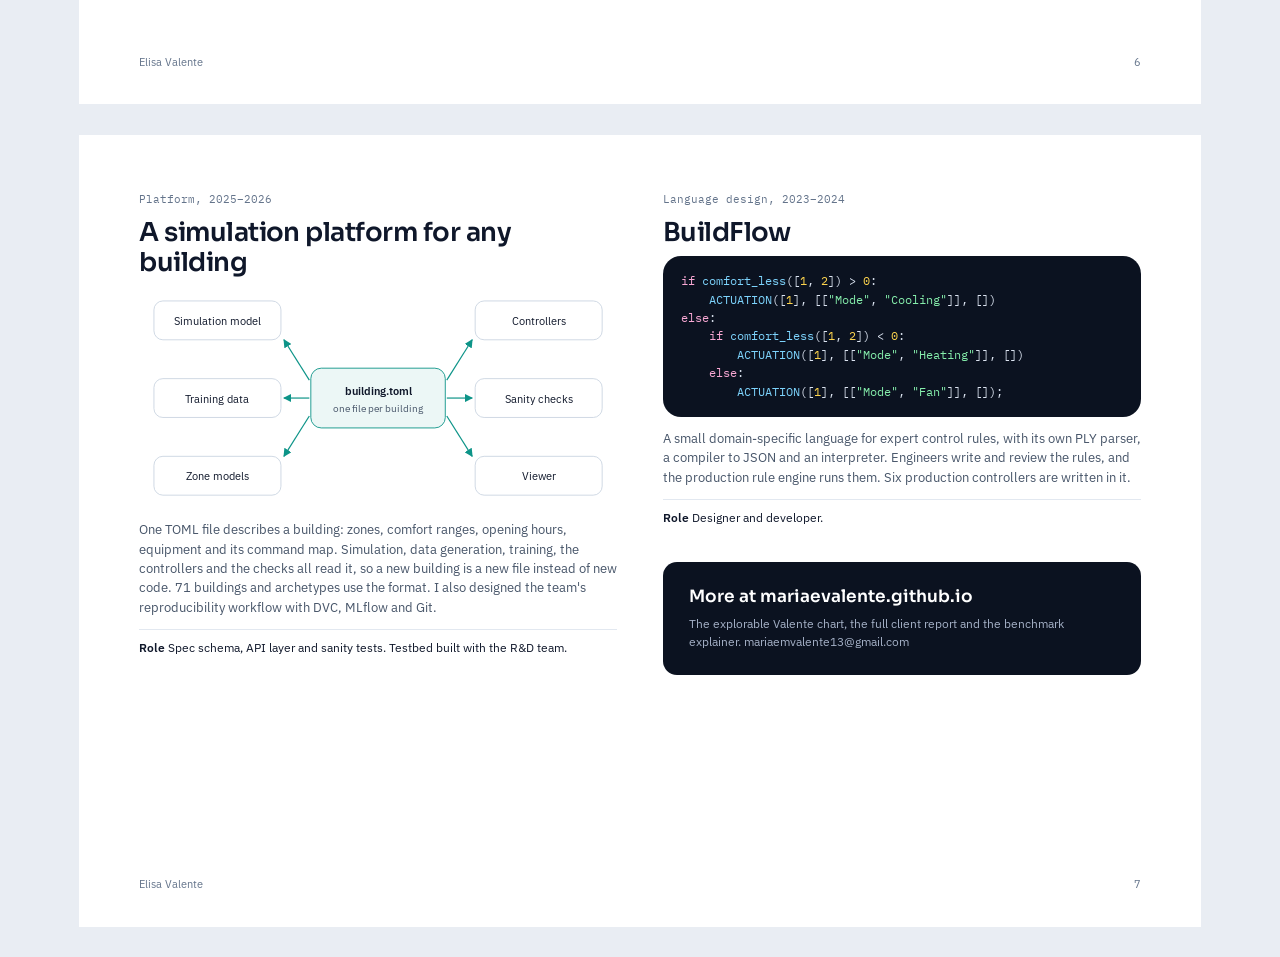
==== commit 193e2e53: "Refine About: clearer communication, no repeated standards, Claude Code in toolkit" ====
--- a/print.html
+++ b/print.html
@@ -123,8 +123,8 @@
         <h3 style="font-size:15px;margin-bottom:6px">What I bring</h3>
         <p><b style="color:var(--ink)">Ideas taken all the way</b>, from the first experiment to something a client uses.</p>
         <p><b style="color:var(--ink)">Evaluation I can defend</b>: baselines, measurement and verification, and honest comparisons.</p>
-        <p><b style="color:var(--ink)">Tools other people use</b>: a language for control rules, a reporting platform, team standards.</p>
-        <p><b style="color:var(--ink)">Clear communication</b> through client reports, talks and documentation.</p>
+        <p><b style="color:var(--ink)">Tools other people use</b>: a language for control rules and a reporting platform.</p>
+        <p><b style="color:var(--ink)">Clear communication across teams</b>: I explain technical work to people without a technical background, so they understand it and can act on it, whether in a meeting, a client report or the documentation.</p>
       </div>
       <div class="text">
         <h3 style="font-size:15px;margin-bottom:6px">Talks</h3>
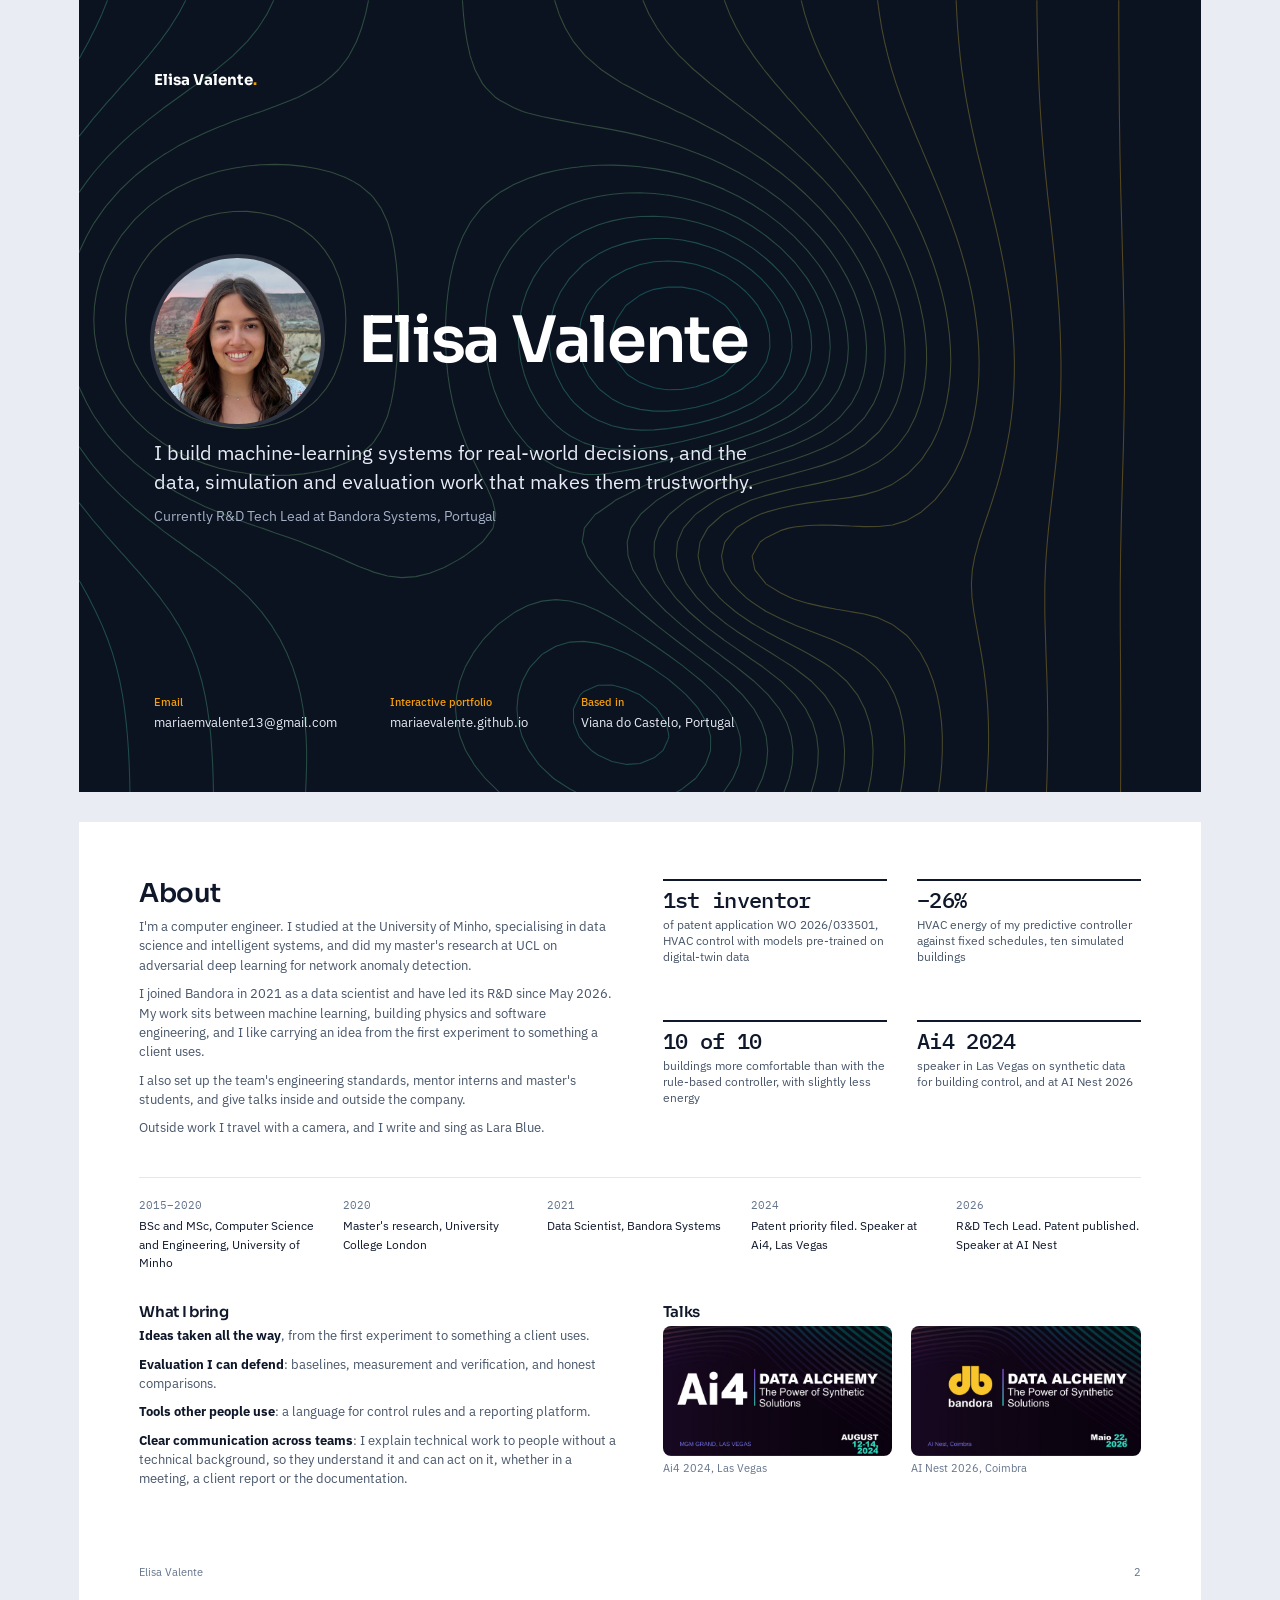
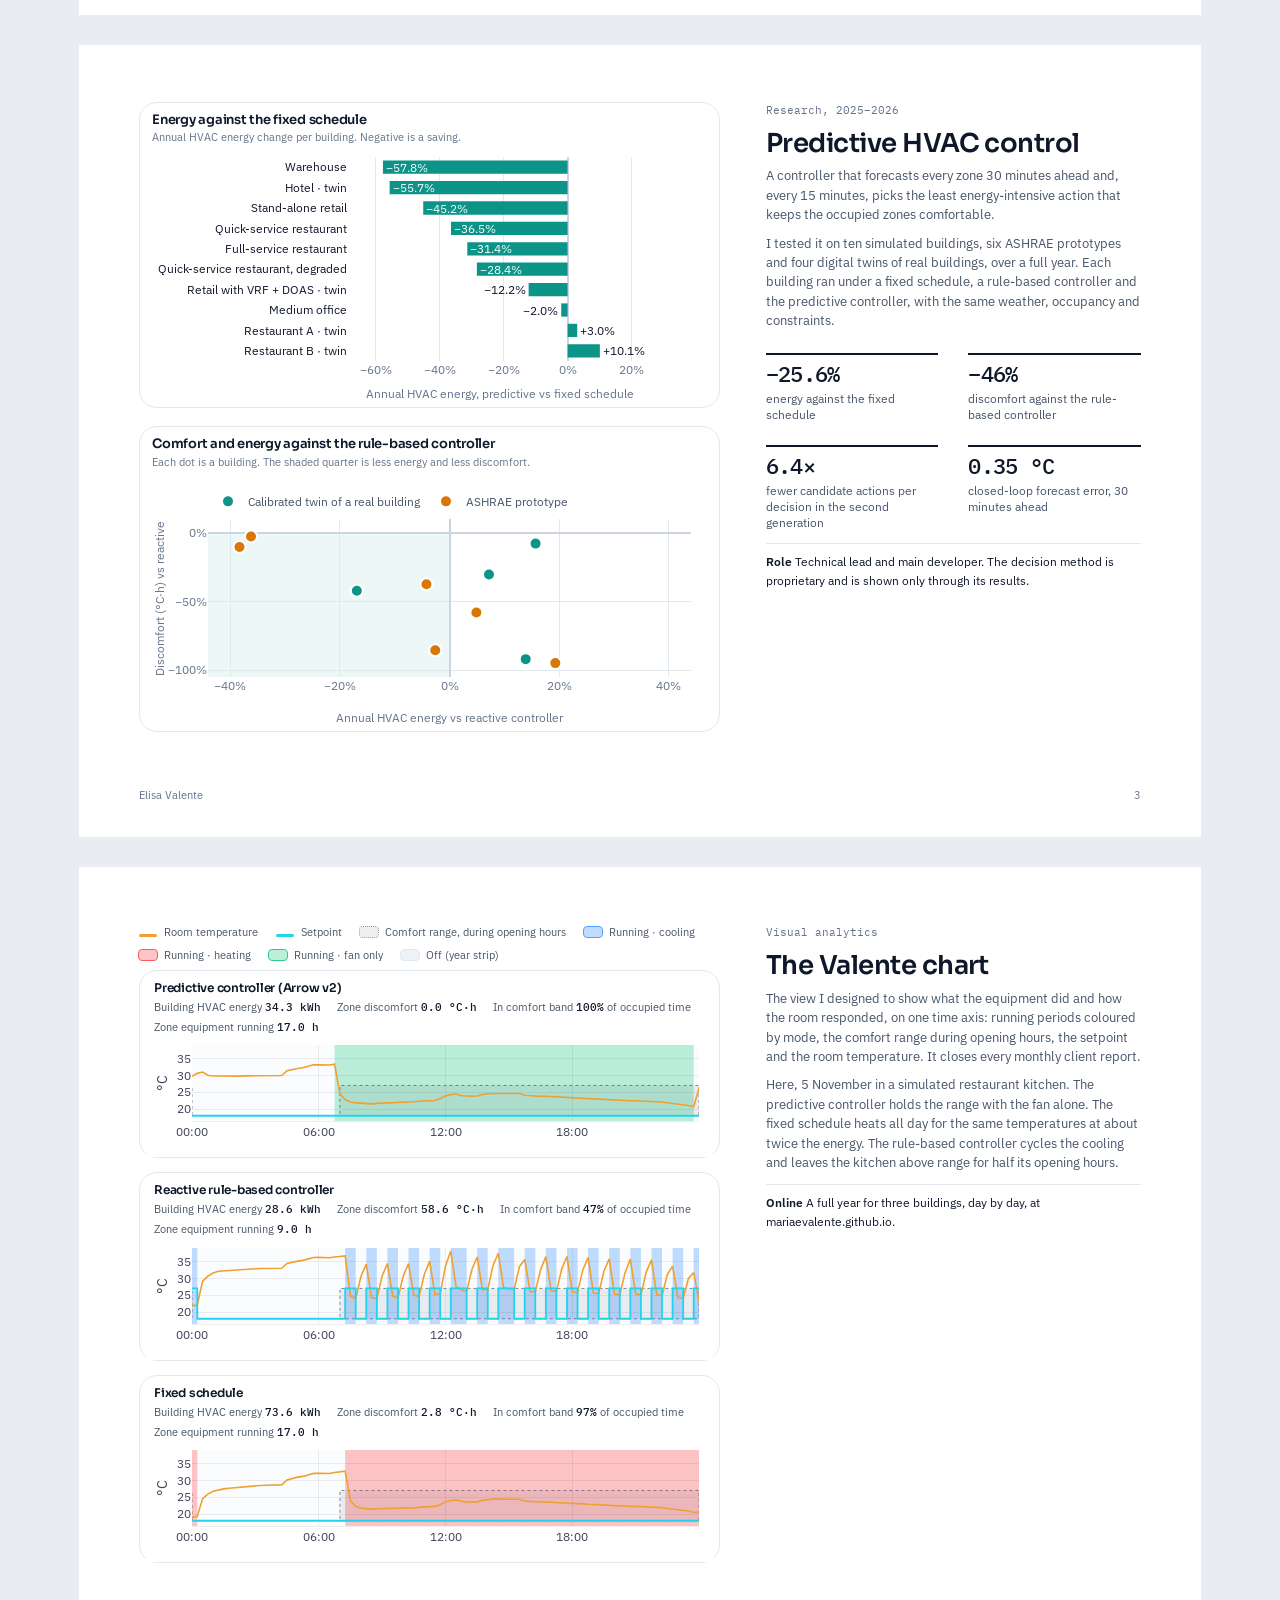
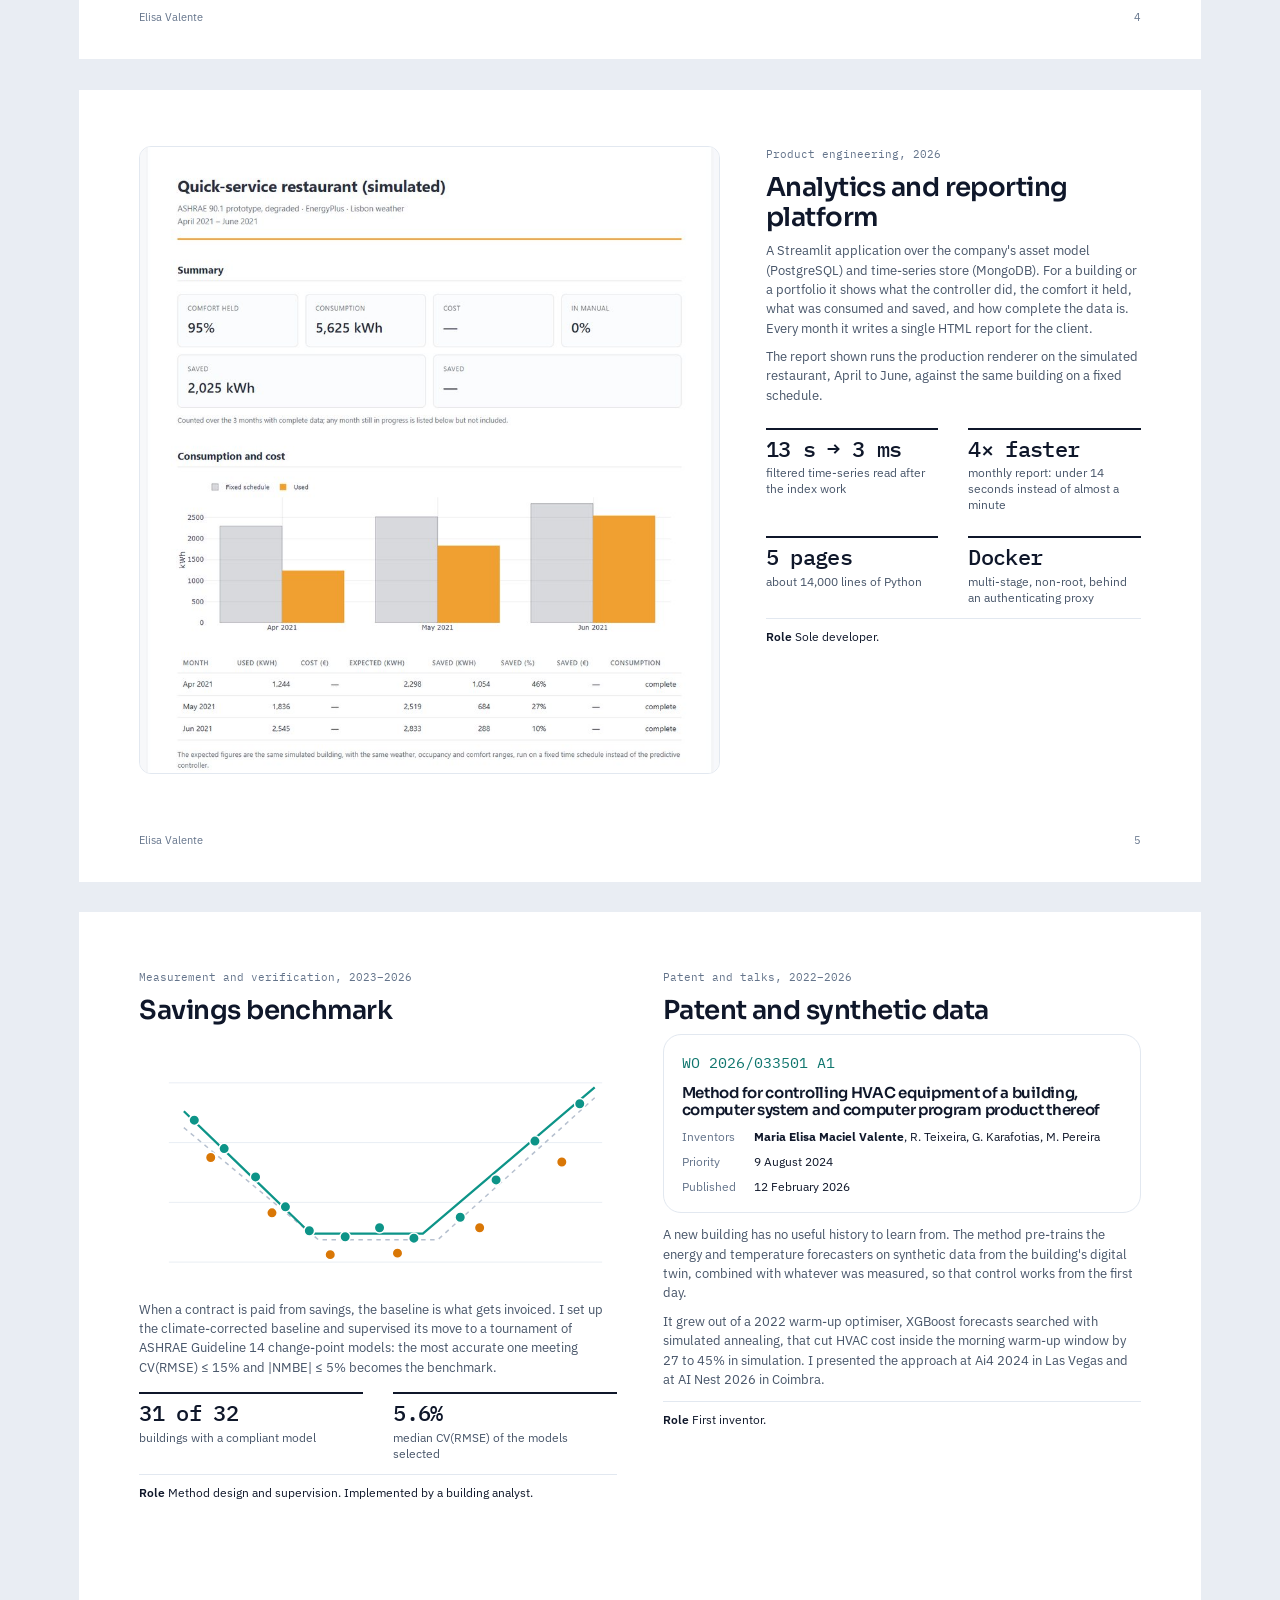
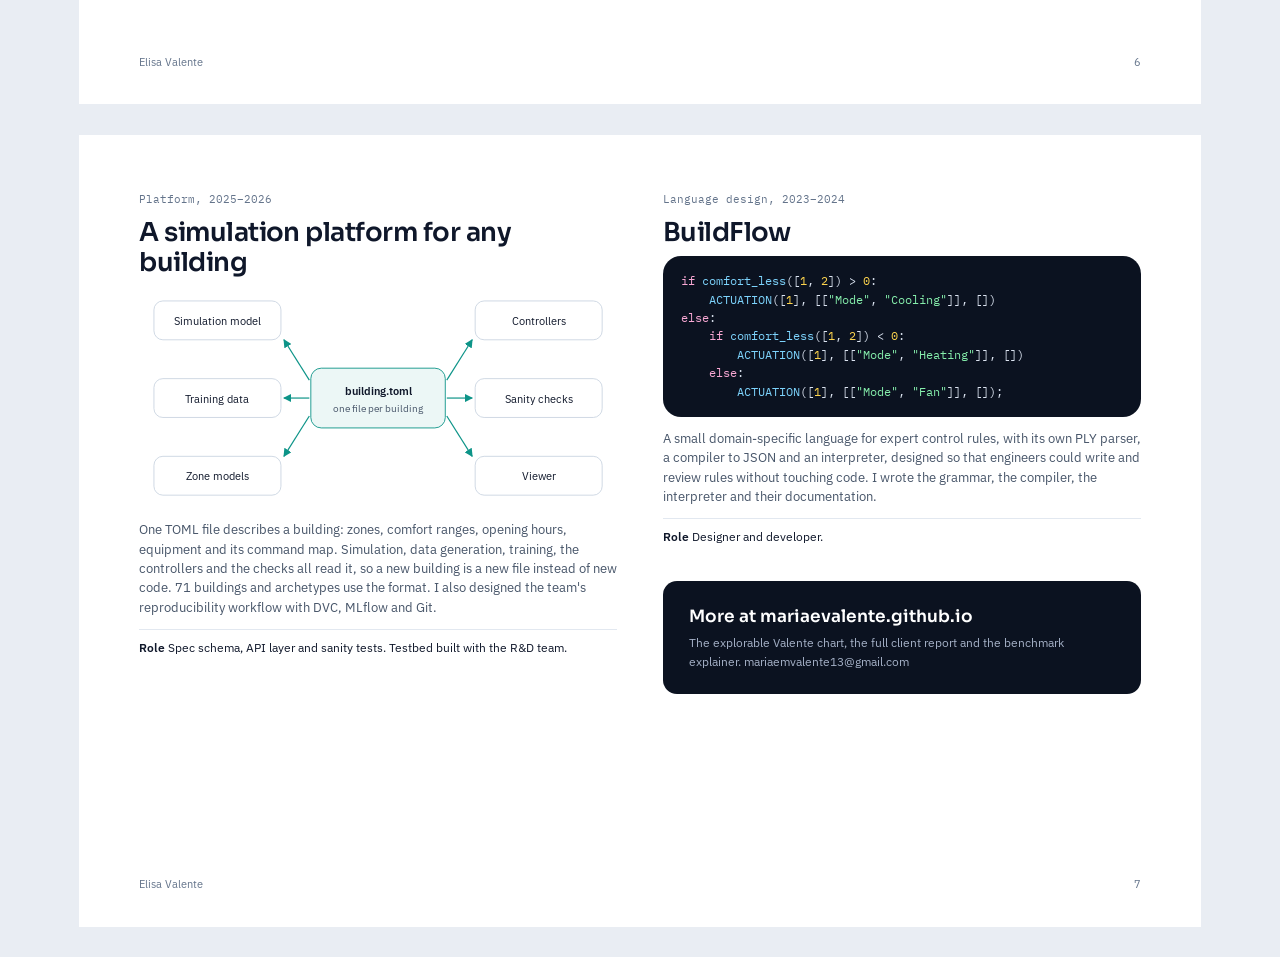
==== commit 0a450e12: "Add CV and LinkedIn, and correct BuildFlow and the opening line" ====
--- a/print.html
+++ b/print.html
@@ -83,7 +83,7 @@
           <img src="img/elisa-portrait.jpg" alt="Portrait of Elisa Valente" style="width:44mm;height:44mm;border-radius:50%;box-shadow:0 0 0 4px rgba(255,255,255,.14)">
           <h1 style="margin:0">Elisa Valente</h1>
         </div>
-        <p class="pitch">I build machine-learning systems that make decisions in the real world, and the data, simulation and evaluation work that makes them trustworthy.</p>
+        <p class="pitch">I build machine-learning systems for real-world decisions, and the data, simulation and evaluation work that makes them trustworthy.</p>
         <p class="where">Currently R&amp;D Tech Lead at Bandora Systems, Portugal</p>
       </div>
       <div class="contact">
@@ -277,7 +277,7 @@
         <span class="tok-f">ACTUATION</span>([<span class="tok-n">1</span>], [[<span class="tok-s">"Mode"</span>, <span class="tok-s">"Heating"</span>]], [])
     <span class="tok-k">else</span>:
         <span class="tok-f">ACTUATION</span>([<span class="tok-n">1</span>], [[<span class="tok-s">"Mode"</span>, <span class="tok-s">"Fan"</span>]], []);</pre>
-        <p>A small domain-specific language for expert control rules, with its own PLY parser, a compiler to JSON and an interpreter. Engineers write and review the rules, and the production rule engine runs them. Six production controllers are written in it.</p>
+        <p>A small domain-specific language for expert control rules, with its own PLY parser, a compiler to JSON and an interpreter, designed so that engineers could write and review rules without touching code. I wrote the grammar, the compiler, the interpreter and their documentation.</p>
         <p class="role"><b>Role</b> Designer and developer.</p>
         <div style="margin-top:9mm;padding:6mm 7mm;background:var(--night);border-radius:14px;color:var(--on-night)">
           <div style="font-family:var(--display);font-weight:600;font-size:17px;color:#fff;margin-bottom:4px">More at mariaevalente.github.io</div>
